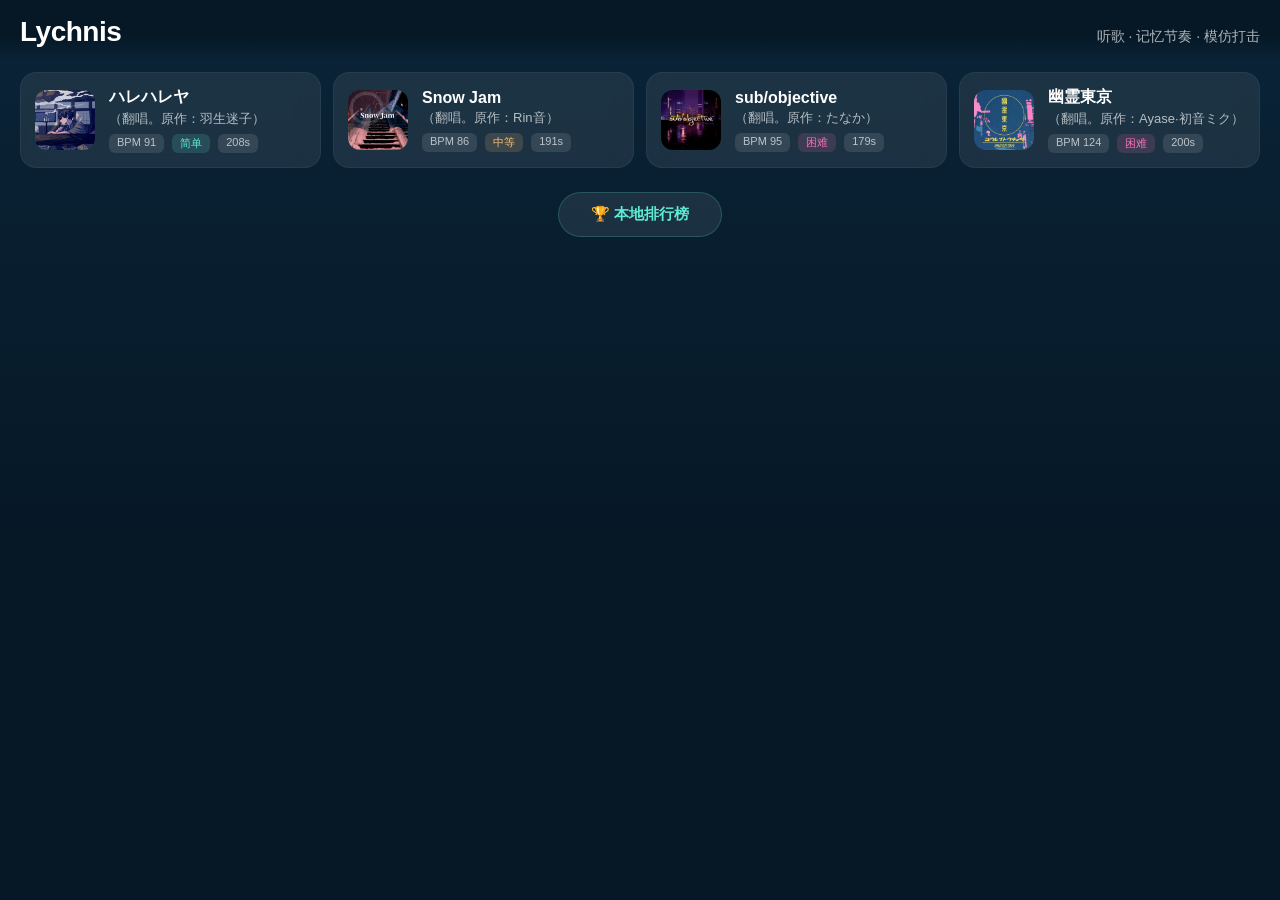
==== index.html @ 7a67995a "10" ====
<!DOCTYPE html>
<html lang="zh-CN">
<head>
  <meta charset="UTF-8">
  <meta name="viewport" content="width=device-width, initial-scale=1.0, maximum-scale=1.0, user-scalable=no, viewport-fit=cover">
  <meta name="theme-color" content="#061826">
  <meta name="apple-mobile-web-app-capable" content="yes">
  <meta name="apple-mobile-web-app-status-bar-style" content="black-translucent">
  <title>Lychnis · 节奏游戏</title>
  <link rel="preconnect" href="https://fonts.googleapis.cn">
  <link rel="preconnect" href="https://fonts.gstatic.cn" crossorigin>
  <link href="https://fonts.googleapis.cn/css2?family=Baloo+2:wght@400;500;600;700;800&family=Nunito:wght@400;600;700;800;900&family=ZCOOL+KuaiLe&family=Noto+Sans+SC:wght@400;500;700;900&display=swap" rel="stylesheet">
  <link rel="stylesheet" href="css/styles.css">
</head>
<body>
<div id="app">

  <!-- ============================================ -->
  <!-- 页面1: 曲库                                   -->
  <!-- ============================================ -->
  <section id="page-library" class="page active">
    <div class="library-header">
      <h1 class="library-title">Lychnis</h1>
      <p class="library-subtitle">听歌 · 记忆节奏 · 模仿打击</p>
    </div>
    <div class="song-list" id="song-list"></div>

    <!-- 排行榜入口 -->
    <div class="lb-entry">
      <button class="lb-entry-btn" id="lb-entry-btn">🏆 本地排行榜</button>
    </div>
  </section>

  <!-- ============================================ -->
  <!-- 页面2: 播放页                                 -->
  <!-- ============================================ -->
  <section id="page-player" class="page">
    <div class="player-topbar">
      <button class="icon-btn" id="player-back-btn">‹</button>
      <div class="player-nowplaying">
        <div class="player-nowplaying-label">正在播放</div>
        <div class="player-nowplaying-title" id="player-song-title">--</div>
      </div>
      <div style="width:40px"></div>
    </div>

    <div class="player-body">
      <div class="cover-wrap">
        <div class="cover-disc" id="cover-disc">
          <div class="cover-disc-inner" id="cover-disc-inner"></div>
          <div class="cover-disc-center"></div>
        </div>
      </div>

      <div class="progress-section">
        <div class="progress-bar" id="progress-bar">
          <div class="progress-filled" id="progress-filled"></div>
        </div>
        <div class="progress-times">
          <span id="time-current">0:00</span>
          <span id="time-total">0:00</span>
        </div>
      </div>

      <div class="player-controls">
        <button class="control-btn" id="btn-stop" title="停止">⏹</button>
        <button class="control-btn play-btn" id="btn-play" title="播放">▶</button>
        <button class="control-btn" id="btn-pause" title="暂停">⏸</button>
      </div>

      <button class="game-entry-btn" id="game-entry-btn">
        开始节奏挑战
      </button>
    </div>
  </section>

  <!-- ============================================ -->
  <!-- 页面3: 游戏页                                 -->
  <!-- ============================================ -->
  <section id="page-game" class="page">
    <div class="game-topbar">
      <button class="icon-btn" id="game-back-btn">‹</button>
      <button class="icon-btn" id="game-help-btn">?</button>
    </div>

    <div class="game-info-bar">
      <div class="info-item">
        <div class="info-label">得分</div>
        <div class="info-value info-score" id="game-score">0</div>
      </div>
      <div class="info-item">
        <div class="info-label">连击</div>
        <div class="info-value info-combo" id="game-combo">0</div>
      </div>
      <div class="info-item">
        <div class="info-label">精准</div>
        <div class="info-value info-acc" id="game-accuracy">100%</div>
      </div>
    </div>

    <div id="game-stage"></div>

    <!-- 游戏内歌曲进度条 -->
    <div class="game-progress" id="game-progress">
      <div class="game-progress-bar" id="game-progress-bar"></div>
    </div>

    <div class="game-tap-area" id="game-tap-area"></div>

    <!-- 中止按钮（红色小停止按钮） -->
    <button class="game-abort-btn" id="game-abort-btn" style="display:none;" aria-label="停止">
      <span class="game-abort-stop"></span>
    </button>

    <!-- 阶段切换遮罩 -->
    <div class="phase-overlay" id="phase-overlay">
      <div class="phase-overlay-icon"></div>
      <div class="phase-overlay-title" id="phase-overlay-title">准备好了吗？</div>
      <div class="phase-overlay-subtitle" id="phase-overlay-subtitle">先看一遍教程段的节奏，再在打击段照着打！</div>
      <button class="phase-overlay-btn" id="phase-overlay-btn">开始挑战</button>
    </div>

    <!-- 帮助弹窗 -->
    <div class="help-modal" id="help-modal">
      <div class="help-modal-bg" id="help-modal-bg"></div>
      <div class="help-modal-content">
        <div class="help-modal-handle"></div>
        <h3>玩法说明</h3>
        <div class="help-step">
          <div class="help-step-num">1</div>
          <div class="help-step-text">歌曲会一直播放不停，谱面分为三种段落交替出现～</div>
        </div>
        <div class="help-step">
          <div class="help-step-num">2</div>
          <div class="help-step-text"><b>教程段</b>：荧光扫描线从左到右扫过，经过音符点会自动点亮。仔细看，记住节奏！</div>
        </div>
        <div class="help-step">
          <div class="help-step-num">3</div>
          <div class="help-step-text"><b>打击段</b>：同样的节奏再来一遍，这次轮到你来点！跟着扫描线的位置打就行。</div>
        </div>
        <div class="help-step">
          <div class="help-step-num">4</div>
          <div class="help-step-text">打得越准分越高：Perfect &gt; Great &gt; Good &gt; Miss。连击不断有额外加分哦！</div>
        </div>
        <button class="help-modal-close" id="help-modal-close">知道了！</button>
      </div>
    </div>
  </section>

  <!-- ============================================ -->
  <!-- 页面4: 分享页                                 -->
  <!-- ============================================ -->
  <section id="page-share" class="page">
    <div class="share-content">
      <div class="share-grade" id="share-grade">S</div>

      <div class="share-result-card" id="share-result-card">
        <div class="share-score-main">
          <div class="share-score-label">FINAL SCORE</div>
          <div class="share-score-value" id="share-score-value">0</div>
          <div class="share-score-accuracy" id="share-score-accuracy">准确率 100%</div>
        </div>
        <div class="share-stats">
          <div class="share-stat perfect">
            <div class="share-stat-label">Perfect</div>
            <div class="share-stat-value" id="share-perfect">0</div>
          </div>
          <div class="share-stat great">
            <div class="share-stat-label">Great</div>
            <div class="share-stat-value" id="share-great">0</div>
          </div>
          <div class="share-stat good">
            <div class="share-stat-label">Good</div>
            <div class="share-stat-value" id="share-good">0</div>
          </div>
          <div class="share-stat miss">
            <div class="share-stat-label">Miss</div>
            <div class="share-stat-value" id="share-miss">0</div>
          </div>
        </div>
      </div>

      <!-- 排名信息 -->
      <div class="share-rank-info" id="share-rank-info" style="display:none;">
        <span class="share-rank-badge" id="share-rank-badge">#1</span>
        <span class="share-rank-text" id="share-rank-text">本曲最高分</span>
      </div>

      <div class="share-actions">
        <button class="share-btn share-btn-primary" id="btn-generate-image">
          🖼️ 生成分享图
        </button>
        <button class="share-btn share-btn-secondary" id="btn-retry">
          🔄 再玩一次
        </button>
        <button class="share-btn share-btn-secondary" id="btn-view-rank">
          🏆 查看排行榜
        </button>
        <button class="share-btn share-btn-secondary" id="btn-back-library">
          🏠 返回曲库
        </button>
      </div>
    </div>
  </section>

  <!-- 分享图预览 -->
  <div class="share-image-preview" id="share-image-preview">
    <img id="share-image-img" src="" alt="分享图">
    <div class="share-image-preview-actions">
      <button class="share-btn share-btn-secondary" id="btn-close-preview">关闭</button>
      <button class="share-btn share-btn-primary" id="btn-download-image">💾 长按保存</button>
    </div>
    <p style="margin-top:12px;font-size:12px;color:rgba(255,255,255,0.5)">长按图片可保存到相册</p>
  </div>

  <!-- 排行榜弹窗 -->
  <div class="lb-modal" id="lb-modal">
    <div class="lb-modal-bg" id="lb-modal-bg"></div>
    <div class="lb-modal-content">
      <div class="lb-modal-handle"></div>
      <div class="lb-modal-header">
        <h3>🏆 排行榜</h3>
        <button class="lb-modal-close" id="lb-modal-close">×</button>
      </div>
      <div class="lb-song-tabs" id="lb-song-tabs"></div>
      <div class="lb-list" id="lb-list">
        <div class="lb-empty">暂无记录，快去挑战吧！</div>
      </div>
      <div class="lb-footer">
        <button class="lb-clear-btn" id="lb-clear-btn">清空记录</button>
      </div>
    </div>
  </div>

  <!-- Toast -->
  <div class="toast" id="toast"></div>

  <!-- 竖屏旋转提示（仅竖屏时显示，提示用户横屏游玩） -->
  <div class="rotate-hint" id="rotate-hint">
    <div class="rotate-hint-icon">📱↻</div>
    <div class="rotate-hint-title">请把手机横过来</div>
    <div class="rotate-hint-sub">横屏才能愉快地玩节奏游戏哦～</div>
    <button class="rotate-hint-btn" id="rotate-hint-btn">继续进入 ›</button>
  </div>

</div>

<script src="js/songs.js"></script>
<script src="js/audio.js"></script>
<script src="js/game.js"></script>
<script src="js/leaderboard.js"></script>
<script src="js/app.js"></script>
</body>
</html>
---- css/styles.css ----
/* ============================================
   Lychnis 节奏游戏 - 全局样式
   ============================================ */

* {
  margin: 0;
  padding: 0;
  box-sizing: border-box;
  -webkit-tap-highlight-color: transparent;
}

:root {
  --bg-primary: #061826;
  --bg-secondary: #0a2438;
  --bg-tertiary: #0e3251;
  --bg-card: rgba(255, 255, 255, 0.08);
  --text-primary: #ffffff;
  --text-secondary: rgba(255, 255, 255, 0.68);
  --text-muted: rgba(255, 255, 255, 0.42);
  --accent: #5EEAD4;
  --accent-2: #38BDF8;
  --accent-warm: #FBBF77;
  --accent-pink: #F472B6;
  --accent-purple: #818CF8;
  --accent-dim: rgba(94, 234, 212, 0.25);
  --danger: #FB7185;
  --radius: 16px;
  --safe-top: env(safe-area-inset-top, 0px);
  --safe-bottom: env(safe-area-inset-bottom, 0px);
}

html, body {
  width: 100%;
  height: 100%;
  overflow: hidden;
  font-family: 'Nunito', 'Noto Sans SC', -apple-system, BlinkMacSystemFont,
               'PingFang SC', 'Hiragino Sans GB', 'Microsoft YaHei', sans-serif;
  background: var(--bg-primary);
  color: var(--text-primary);
  user-select: none;
  -webkit-user-select: none;
  touch-action: manipulation;
  overscroll-behavior: none;
}

body::before {
  content: '';
  position: fixed;
  inset: 0;
  background:
    radial-gradient(ellipse at 20% 0%, rgba(56, 189, 248, 0.18), transparent 50%),
    radial-gradient(ellipse at 80% 100%, rgba(94, 234, 212, 0.12), transparent 50%),
    radial-gradient(ellipse at 50% 50%, rgba(14, 50, 81, 0.5), transparent 60%);
  pointer-events: none;
  z-index: 0;
}

#app {
  position: fixed;
  inset: 0;
  overflow: hidden;
  z-index: 1;
}

/* ============================================
   页面通用
   ============================================ */
.page {
  position: absolute;
  inset: 0;
  display: flex;
  flex-direction: column;
  opacity: 0;
  pointer-events: none;
  transition: opacity 0.3s ease, transform 0.3s ease;
  transform: translateX(30px);
}

.page.active {
  opacity: 1;
  pointer-events: auto;
  transform: translateX(0);
}

/* ============================================
   页面1: 曲库
   ============================================ */
#page-library {
  overflow-y: auto;
  padding-top: var(--safe-top);
  -webkit-overflow-scrolling: touch;
  background: linear-gradient(180deg, var(--bg-secondary) 0%, var(--bg-primary) 60%);
}

.library-header {
  padding: 24px 20px 16px;
  position: sticky;
  top: 0;
  background: linear-gradient(180deg, var(--bg-primary) 60%, transparent);
  z-index: 10;
}

.library-title {
  font-size: 28px;
  font-weight: 800;
  letter-spacing: -0.5px;
  font-family: 'Baloo 2', 'ZCOOL KuaiLe', 'Noto Sans SC', sans-serif;
}

.library-subtitle {
  font-size: 14px;
  color: var(--text-secondary);
  margin-top: 4px;
}

.song-list {
  padding: 0 20px 40px;
  display: flex;
  flex-direction: column;
  gap: 12px;
}

.song-card {
  display: flex;
  align-items: center;
  gap: 14px;
  padding: 14px;
  background: var(--bg-card);
  border-radius: var(--radius);
  border: 1px solid rgba(255, 255, 255, 0.05);
  cursor: pointer;
  transition: transform 0.15s ease, background 0.15s ease;
  backdrop-filter: blur(10px);
  -webkit-backdrop-filter: blur(10px);
}

.song-card:active {
  transform: scale(0.97);
  background: rgba(255, 255, 255, 0.1);
}

.song-cover {
  width: 60px;
  height: 60px;
  border-radius: 12px;
  flex-shrink: 0;
  position: relative;
  overflow: hidden;
  display: flex;
  align-items: center;
  justify-content: center;
}

.song-cover img {
  width: 100%;
  height: 100%;
  object-fit: cover;
}

.song-cover-placeholder {
  width: 100%;
  height: 100%;
  display: flex;
  align-items: center;
  justify-content: center;
  font-size: 24px;
}

.song-info {
  flex: 1;
  min-width: 0;
}

.song-title {
  font-size: 16px;
  font-weight: 600;
  white-space: nowrap;
  overflow: hidden;
  text-overflow: ellipsis;
}

.song-artist {
  font-size: 13px;
  color: var(--text-secondary);
  margin-top: 2px;
}

.song-meta {
  display: flex;
  gap: 8px;
  margin-top: 6px;
}

.song-badge {
  font-size: 11px;
  padding: 2px 8px;
  border-radius: 6px;
  background: rgba(255, 255, 255, 0.1);
  color: var(--text-secondary);
}

.song-badge.diff-easy   { color: var(--accent); background: rgba(94,234,212,0.15); }
.song-badge.diff-medium { color: var(--accent-warm); background: rgba(251,191,119,0.15); }
.song-badge.diff-hard   { color: var(--accent-pink); background: rgba(244,114,182,0.15); }
.song-badge.diff-expert { color: var(--accent-purple); background: rgba(129,140,248,0.15); }

/* ============================================
   页面2: 播放页
   ============================================ */
#page-player {
  padding: var(--safe-top) 0 var(--safe-bottom);
  background: linear-gradient(180deg,
    var(--cover-light, var(--bg-tertiary)) 0%,
    var(--cover-mid, var(--bg-secondary)) 40%,
    var(--cover-dark, var(--bg-primary)) 100%);
  transition: background 0.6s ease;
}

.player-topbar {
  display: flex;
  align-items: center;
  padding: 12px 20px;
  gap: 12px;
}

.icon-btn {
  width: 40px;
  height: 40px;
  border-radius: 50%;
  border: none;
  background: rgba(255, 255, 255, 0.08);
  color: var(--text-primary);
  font-size: 18px;
  display: flex;
  align-items: center;
  justify-content: center;
  cursor: pointer;
  transition: background 0.15s ease;
  flex-shrink: 0;
}

.icon-btn:active {
  background: rgba(255, 255, 255, 0.18);
}

.player-nowplaying {
  flex: 1;
  text-align: center;
  min-width: 0;
}

.player-nowplaying-label {
  font-size: 11px;
  color: var(--text-muted);
  text-transform: uppercase;
  letter-spacing: 1px;
}

.player-nowplaying-title {
  font-size: 15px;
  font-weight: 600;
  white-space: nowrap;
  overflow: hidden;
  text-overflow: ellipsis;
}

.player-body {
  flex: 1;
  display: flex;
  flex-direction: column;
  align-items: center;
  justify-content: center;
  padding: 0 30px;
  gap: 40px;
}

/* 旋转封面 */
.cover-wrap {
  width: 240px;
  height: 240px;
  position: relative;
}

.cover-disc {
  width: 100%;
  height: 100%;
  border-radius: 50%;
  overflow: hidden;
  box-shadow: 0 20px 60px rgba(0, 0, 0, 0.5), 0 0 60px var(--cover-color, transparent);
  position: relative;
}

.cover-disc.spinning {
  animation: spin 20s linear infinite;
}

@keyframes spin {
  from { transform: rotate(0deg); }
  to   { transform: rotate(360deg); }
}

.cover-disc-inner {
  width: 100%;
  height: 100%;
  display: flex;
  align-items: center;
  justify-content: center;
}

.cover-disc-inner img {
  width: 80%;
  height: 80%;
  object-fit: cover;
  border-radius: 50%;
}

.cover-disc-center {
  position: absolute;
  width: 30px;
  height: 30px;
  border-radius: 50%;
  background: var(--bg-secondary);
  border: 2px solid rgba(255,255,255,0.2);
  z-index: 2;
}

/* 播放进度 */
.progress-section {
  width: 100%;
  display: flex;
  flex-direction: column;
  gap: 8px;
}

.progress-bar {
  width: 100%;
  height: 4px;
  background: rgba(255, 255, 255, 0.1);
  border-radius: 2px;
  overflow: hidden;
  cursor: pointer;
}

.progress-filled {
  height: 100%;
  background: linear-gradient(90deg, var(--accent), var(--accent-2));
  width: 0%;
  border-radius: 2px;
  transition: width 0.1s linear;
}

.progress-times {
  display: flex;
  justify-content: space-between;
  font-size: 12px;
  color: var(--text-muted);
}

/* 播放控制按钮 */
.player-controls {
  display: flex;
  align-items: center;
  gap: 24px;
}

.control-btn {
  width: 52px;
  height: 52px;
  border-radius: 50%;
  border: none;
  background: rgba(255, 255, 255, 0.1);
  color: var(--text-primary);
  font-size: 20px;
  display: flex;
  align-items: center;
  justify-content: center;
  cursor: pointer;
  transition: all 0.15s ease;
}

.control-btn:active {
  transform: scale(0.92);
  background: rgba(255, 255, 255, 0.2);
}

.control-btn.play-btn {
  width: 64px;
  height: 64px;
  background: linear-gradient(135deg, var(--accent), var(--accent-2));
  color: var(--bg-primary);
  font-size: 24px;
}

.control-btn.play-btn:active {
    background: #4dd9c5;
  }

/* 游戏入口按钮 */
.game-entry-btn {
  display: flex;
  align-items: center;
  gap: 8px;
  padding: 14px 32px;
  background: linear-gradient(135deg, var(--accent), var(--accent-2));
  color: var(--bg-primary);
  border: none;
  border-radius: 30px;
  font-size: 16px;
  font-weight: 700;
  cursor: pointer;
  box-shadow: 0 8px 24px rgba(94, 234, 212, 0.3);
  transition: all 0.15s ease;
}

.game-entry-btn:active {
  transform: scale(0.95);
  box-shadow: 0 4px 12px rgba(94, 234, 212, 0.3);
}

/* ============================================
   页面3: 游戏页
   ============================================ */
#page-game {
  background: linear-gradient(180deg,
    var(--cover-light, var(--bg-tertiary)) 0%,
    var(--cover-mid, var(--bg-secondary)) 40%,
    var(--cover-dark, var(--bg-primary)) 100%);
}

.game-topbar {
  position: absolute;
  top: 0;
  left: 0;
  right: 0;
  display: flex;
  justify-content: space-between;
  align-items: center;
  padding: var(--safe-top) 16px 0;
  padding-top: calc(var(--safe-top) + 12px);
  z-index: 20;
}

.game-abort-btn {
  position: absolute;
  bottom: calc(var(--safe-bottom) + 16px);
  left: 50%;
  transform: translateX(-50%);
  width: 44px;
  height: 44px;
  display: flex;
  align-items: center;
  justify-content: center;
  background: rgba(251, 113, 133, 0.9);
  border: none;
  border-radius: 50%;
  cursor: pointer;
  z-index: 60;
  transition: transform 0.12s ease, background 0.12s ease, box-shadow 0.12s ease;
  box-shadow: 0 0 14px rgba(251, 113, 133, 0.5);
  backdrop-filter: blur(8px);
  -webkit-backdrop-filter: blur(8px);
  pointer-events: auto;
}

/* 中间白色方块 = 停止符号 */
.game-abort-stop {
  width: 14px;
  height: 14px;
  background: #fff;
  border-radius: 2px;
  box-shadow: 0 0 6px rgba(255, 255, 255, 0.6);
}

.game-abort-btn:active {
  transform: translateX(-50%) scale(0.92);
  background: rgba(251, 113, 133, 1);
  box-shadow: 0 0 20px rgba(251, 113, 133, 0.8);
}

.game-info-bar {
  position: absolute;
  top: calc(var(--safe-top) + 60px);
  left: 0;
  right: 0;
  display: flex;
  justify-content: space-around;
  z-index: 15;
  pointer-events: none;
}

.info-item {
  text-align: center;
}

.info-label {
  font-size: 10px;
  color: var(--text-muted);
  letter-spacing: 2px;
  text-transform: none;
}

.info-value {
  font-size: 26px;
  font-weight: 800;
  font-variant-numeric: tabular-nums;
  letter-spacing: -0.5px;
  text-shadow: 0 0 20px currentColor;
  font-family: 'Baloo 2', 'ZCOOL KuaiLe', 'Noto Sans SC', sans-serif;
}

.info-value.info-score { color: var(--accent); }
.info-value.info-combo { color: var(--accent-warm); }
.info-value.info-acc   { color: var(--accent-purple); }

/* 游戏舞台容器 */
#game-canvas {
  display: none; /* 保留占位但不再使用 */
}

#game-stage {
  position: absolute;
  top: calc(var(--safe-top) + 120px);
  bottom: 0;
  left: 0;
  right: 0;
  z-index: 5;
}

/* 段落标签 */
.game-seg-label {
  position: absolute;
  top: 7%;
  left: 50%;
  transform: translateX(-50%);
  display: inline-flex;
  align-items: center;
  gap: 6px;
  padding: 6px 18px;
  font-size: 14px;
  font-weight: 700;
  white-space: nowrap;
  border-radius: 20px;
  backdrop-filter: blur(8px);
  -webkit-backdrop-filter: blur(8px);
  transition: opacity 0.3s ease;
}
.game-seg-label.label-tutorial {
  color: var(--accent);
  background: rgba(94, 234, 212, 0.12);
  border: 1px solid rgba(94, 234, 212, 0.25);
  box-shadow: 0 0 16px rgba(94, 234, 212, 0.15);
}
.game-seg-label.label-play {
  color: var(--accent-warm);
  background: rgba(251, 191, 119, 0.12);
  border: 1px solid rgba(251, 191, 119, 0.25);
  box-shadow: 0 0 16px rgba(251, 191, 119, 0.15);
}
.game-seg-label.label-idle {
  color: var(--text-muted);
  background: rgba(255, 255, 255, 0.05);
  border: 1px solid rgba(255, 255, 255, 0.08);
}

/* 长条轨道（单轨道）— 更扁长 */
.game-track {
  position: absolute;
  left: 24px;
  right: 24px;
  top: 50%;
  height: 44px;
  margin-top: -22px;
  background: rgba(255,255,255,0.05);
  border: 1px solid rgba(255,255,255,0.10);
  border-radius: 22px;
  overflow: hidden;
}

/* 点位容器 */
.track-notes {
  position: absolute;
  inset: 0;
}

/* 教程段大白点 — 较大、亮白、持久保留 */
.dot.tutorial-dot {
  position: absolute;
  top: 50%;
  width: 16px;
  height: 16px;
  margin-top: -8px;
  margin-left: -8px;
  background: #ffffff;
  border: 2px solid rgba(94,234,212,0.6);
  border-radius: 50%;
  box-shadow: 0 0 8px rgba(255,255,255,0.8), 0 0 16px rgba(94,234,212,0.4);
  animation: dotGlow 0.4s ease-out;
}

@keyframes dotGlow {
  0% { transform: scale(0); box-shadow: 0 0 0 rgba(255,255,255,1); }
  50% { transform: scale(1.4); box-shadow: 0 0 24px rgba(255,255,255,1), 0 0 40px rgba(94,234,212,0.8); }
  100% { transform: scale(1); box-shadow: 0 0 8px rgba(255,255,255,0.8), 0 0 16px rgba(94,234,212,0.4); }
}

/* 玩家打击小亮点 — 较小、覆盖在白点上 */
.dot.player-dot {
  position: absolute;
  top: 50%;
  width: 8px;
  height: 8px;
  margin-top: -4px;
  margin-left: -4px;
  background: var(--accent);
  border: 1px solid #fff;
  border-radius: 50%;
  box-shadow: 0 0 6px var(--accent);
  z-index: 2;
  animation: dotPop 0.2s ease-out;
}

@keyframes dotPop {
  0% { transform: scale(0); }
  50% { transform: scale(2); }
  100% { transform: scale(1); }
}

/* 打击涟漪特效 */
.tap-ripple {
  position: absolute;
  top: 50%;
  width: 8px;
  height: 8px;
  margin-top: -4px;
  margin-left: -4px;
  border-radius: 50%;
  pointer-events: none;
  z-index: 3;
  animation: rippleExpand 0.6s ease-out forwards;
}

@keyframes rippleExpand {
  0% {
    transform: scale(0.5);
    opacity: 0.9;
  }
  100% {
    transform: scale(8);
    opacity: 0;
  }
}

/* 教程段涟漪 */
.ripple-tutorial {
  border: 2px solid var(--accent);
  box-shadow: 0 0 12px var(--accent);
}

/* 打击成功涟漪 */
.ripple-hit, .ripple-perfect, .ripple-great, .ripple-good {
  border: 2px solid #fff;
}
.ripple-perfect {
  border-color: #A78BFA;
  box-shadow: 0 0 16px #A78BFA, 0 0 32px #A78BFA;
}
.ripple-great {
  border-color: var(--accent-2);
  box-shadow: 0 0 14px var(--accent-2);
}
.ripple-good {
  border-color: #94A3B8;
  box-shadow: 0 0 12px #94A3B8;
}
.ripple-miss {
  border-color: var(--danger);
  box-shadow: 0 0 10px var(--danger);
}

/* 扫描线 */
.track-scanline {
  position: absolute;
  top: -16px;
  bottom: -16px;
  width: 2px;
  margin-left: -1px;
  left: 0%;
      background: var(--accent);
    border-radius: 2px;
    box-shadow: 0 0 6px var(--accent), 0 0 12px rgba(94,234,212,0.6);
    pointer-events: none;
}

/* 扫描线顶部底部圆点 */
.track-scanline::before,
.track-scanline::after {
  content: '';
  position: absolute;
  left: 50%;
  width: 6px;
  height: 6px;
  margin-left: -3px;
      background: var(--accent);
    border-radius: 50%;
    box-shadow: 0 0 5px var(--accent);
}
.track-scanline::before { top: -3px; }
.track-scanline::after { bottom: -3px; }

/* 判定文字层 */
.game-judge-layer {
  position: absolute;
  top: 50%;
  left: 24px;
  right: 24px;
  height: 0;
  pointer-events: none;
}

.judge-text {
  position: absolute;
  top: -36px;
  font-size: 18px;
  font-weight: 900;
  letter-spacing: 0.5px;
  transform: translateX(-50%);
  text-shadow: 0 0 12px currentColor, 0 0 24px currentColor, 0 2px 4px rgba(0,0,0,0.5);
  animation: judgeFloat 0.8s cubic-bezier(0.18, 0.89, 0.32, 1.28) forwards;
  font-family: 'Baloo 2', 'ZCOOL KuaiLe', 'Noto Sans SC', sans-serif;
}

@keyframes judgeFloat {
  0% { opacity: 1; transform: translateX(-50%) translateY(0); }
  100% { opacity: 0; transform: translateX(-50%) translateY(-24px); }
}

.game-tap-area {
  position: absolute;
  inset: 0;
  z-index: 10;
  touch-action: none;
}

/* 游戏内歌曲进度条 */
.game-progress {
  position: absolute;
  bottom: calc(var(--safe-bottom) + 24px);
  left: 24px;
  right: 24px;
  height: 4px;
  background: rgba(255, 255, 255, 0.08);
  border-radius: 4px;
  overflow: hidden;
  z-index: 12;
}

.game-progress-bar {
  height: 100%;
  width: 0%;
  background: linear-gradient(90deg, var(--accent), var(--accent-2));
  border-radius: 4px;
  box-shadow: 0 0 8px rgba(94, 234, 212, 0.5);
  transition: width 0.1s linear;
}

/* 弹出提示（到你！/ 好！） */
.game-praise {
  position: absolute;
  top: 38%;
  left: 50%;
  transform: translate(-50%, -50%) scale(0);
  font-size: 48px;
  font-weight: 900;
  color: var(--accent);
  text-shadow: 0 0 30px rgba(94, 234, 212, 0.7);
  opacity: 0;
  z-index: 25;
  pointer-events: none;
  transition: none;
  font-family: 'Baloo 2', 'ZCOOL KuaiLe', 'Noto Sans SC', sans-serif;
}

.game-praise.show {
  animation: praisePop 1.2s ease-out forwards;
}

@keyframes praisePop {
  0%   { opacity: 0; transform: translate(-50%, -50%) scale(0); }
  25%  { opacity: 1; transform: translate(-50%, -50%) scale(1.3); }
  50%  { opacity: 1; transform: translate(-50%, -50%) scale(1); }
  100% { opacity: 0; transform: translate(-50%, -50%) scale(1) translateY(-30px); }
}

/* idle 段中央 message */
.game-idle-message {
  position: absolute;
  top: 50%;
  left: 50%;
  transform: translate(-50%, -50%);
  font-size: 28px;
  font-weight: 800;
  color: var(--text-muted);
  text-shadow: 0 0 20px rgba(255,255,255,0.1);
  z-index: 20;
  pointer-events: none;
  text-align: center;
  font-family: 'Baloo 2', 'ZCOOL KuaiLe', 'Noto Sans SC', sans-serif;
  animation: idleFadeIn 0.4s ease-out;
}

@keyframes idleFadeIn {
  0%   { opacity: 0; transform: translate(-50%, -50%) scale(0.8); }
  100% { opacity: 1; transform: translate(-50%, -50%) scale(1); }
}

/* 阶段切换遮罩 */
.phase-overlay {
  position: absolute;
  inset: 0;
  display: flex;
  flex-direction: column;
  align-items: center;
  justify-content: center;
  background: rgba(0, 0, 0, 0.8);
  backdrop-filter: blur(12px);
  -webkit-backdrop-filter: blur(12px);
  z-index: 30;
  opacity: 0;
  pointer-events: none;
  transition: opacity 0.4s ease;
}

.phase-overlay.show {
  opacity: 1;
  pointer-events: auto;
}

.phase-overlay-icon {
  font-size: 48px;
  margin-bottom: 12px;
  animation: bounceIn 0.6s ease;
}

.phase-overlay-title {
  font-size: 26px;
  font-weight: 800;
  margin-bottom: 8px;
  font-family: 'Baloo 2', 'ZCOOL KuaiLe', 'Noto Sans SC', sans-serif;
}

.phase-overlay-subtitle {
  font-size: 14px;
  color: var(--text-secondary);
  margin-bottom: 36px;
  text-align: center;
  padding: 0 40px;
  line-height: 1.6;
}

.phase-overlay-btn {
  padding: 16px 48px;
  background: linear-gradient(135deg, var(--accent), #00d4aa);
  color: var(--bg-primary);
  border: none;
  border-radius: 30px;
  font-size: 17px;
  font-weight: 800;
  letter-spacing: 1px;
  cursor: pointer;
  box-shadow: 0 8px 32px rgba(94, 234, 212, 0.35);
  transition: all 0.2s ease;
}

.phase-overlay-btn:active {
  transform: scale(0.95);
  box-shadow: 0 4px 16px rgba(94, 234, 212, 0.3);
}

@keyframes bounceIn {
  0% { transform: scale(0); opacity: 0; }
  60% { transform: scale(1.2); opacity: 1; }
  100% { transform: scale(1); }
}

/* 帮助弹窗 */
.help-modal {
  position: absolute;
  inset: 0;
  display: flex;
  align-items: flex-end;
  z-index: 40;
  opacity: 0;
  pointer-events: none;
  transition: opacity 0.3s ease;
}

.help-modal.show {
  opacity: 1;
  pointer-events: auto;
}

.help-modal-bg {
  position: absolute;
  inset: 0;
  background: rgba(0, 0, 0, 0.6);
}

.help-modal-content {
  position: relative;
  background: linear-gradient(180deg, var(--bg-tertiary), var(--bg-secondary));
  border-radius: 24px 24px 0 0;
  padding: 28px 24px calc(var(--safe-bottom) + 28px);
  width: 100%;
  transform: translateY(100%);
  transition: transform 0.3s ease;
}

.help-modal.show .help-modal-content {
  transform: translateY(0);
}

.help-modal-handle {
  width: 40px;
  height: 4px;
  background: rgba(255,255,255,0.2);
  border-radius: 2px;
  margin: 0 auto 20px;
}

.help-modal h3 {
  font-size: 22px;
  font-weight: 800;
  margin-bottom: 20px;
  text-align: center;
}

.help-step {
  display: flex;
  gap: 14px;
  margin-bottom: 18px;
  align-items: flex-start;
}

.help-step-num {
  width: 32px;
  height: 32px;
  border-radius: 50%;
  background: linear-gradient(135deg, var(--accent-dim), rgba(94,234,212,0.1));
  color: var(--accent);
  font-size: 15px;
  font-weight: 800;
  display: flex;
  align-items: center;
  justify-content: center;
  flex-shrink: 0;
  border: 1px solid rgba(94,234,212,0.2);
}

.help-step-text {
  font-size: 14px;
  color: var(--text-secondary);
  line-height: 1.6;
  padding-top: 5px;
}

.help-step-text b {
  color: var(--text-primary);
}

.help-modal-close {
  width: 100%;
  margin-top: 16px;
  padding: 16px;
  background: linear-gradient(135deg, var(--accent), var(--accent-2));
  color: var(--bg-primary);
  border: none;
  border-radius: 14px;
  font-size: 16px;
  font-weight: 800;
  cursor: pointer;
  transition: all 0.15s ease;
}

.help-modal-close:active {
  transform: scale(0.97);
}

/* ============================================
   页面4: 分享页
   ============================================ */
#page-share {
  overflow-y: auto;
  -webkit-overflow-scrolling: touch;
  background: linear-gradient(180deg, var(--bg-tertiary) 0%, var(--bg-secondary) 40%, var(--bg-primary) 100%);
}

.share-content {
  flex: 1;
  display: flex;
  flex-direction: column;
  align-items: center;
  padding: calc(var(--safe-top) + 40px) 24px 40px;
  gap: 24px;
}

.share-grade {
  font-size: 64px;
  font-weight: 900;
  background: linear-gradient(135deg, var(--accent), var(--accent-2));
  -webkit-background-clip: text;
  background-clip: text;
  -webkit-text-fill-color: transparent;
  letter-spacing: -2px;
  font-family: 'Baloo 2', 'ZCOOL KuaiLe', 'Noto Sans SC', sans-serif;
}

.share-result-card {
  width: 100%;
  max-width: 340px;
  background: var(--bg-card);
  border: 1px solid rgba(255, 255, 255, 0.08);
  border-radius: 20px;
  padding: 24px;
  backdrop-filter: blur(10px);
  -webkit-backdrop-filter: blur(10px);
}

.share-score-main {
  text-align: center;
  margin-bottom: 20px;
}

.share-score-label {
  font-size: 13px;
  color: var(--text-muted);
  text-transform: uppercase;
  letter-spacing: 1px;
}

.share-score-value {
  font-size: 42px;
  font-weight: 800;
  color: var(--accent);
  font-variant-numeric: tabular-nums;
  font-family: 'Baloo 2', 'ZCOOL KuaiLe', 'Noto Sans SC', sans-serif;
}

.share-score-accuracy {
  font-size: 14px;
  color: var(--text-secondary);
  margin-top: 4px;
}

.share-stats {
  display: grid;
  grid-template-columns: 1fr 1fr;
  gap: 12px;
  margin-top: 16px;
}

.share-stat {
  background: rgba(255, 255, 255, 0.04);
  border-radius: 12px;
  padding: 12px;
  text-align: center;
}

.share-stat-label {
  font-size: 11px;
  color: var(--text-muted);
  text-transform: uppercase;
}

.share-stat-value {
  font-size: 20px;
  font-weight: 700;
  margin-top: 2px;
  font-variant-numeric: tabular-nums;
}

.share-stat.perfect .share-stat-value { color: #A78BFA; }
.share-stat.great   .share-stat-value { color: var(--accent-2); }
.share-stat.good    .share-stat-value { color: #94A3B8; }
.share-stat.miss    .share-stat-value { color: var(--danger); }

.share-actions {
  display: flex;
  flex-direction: column;
  gap: 12px;
  width: 100%;
  max-width: 340px;
}

.share-btn {
  display: flex;
  align-items: center;
  justify-content: center;
  gap: 8px;
  padding: 16px;
  border: none;
  border-radius: 14px;
  font-size: 16px;
  font-weight: 700;
  cursor: pointer;
  transition: all 0.15s ease;
}

.share-btn:active {
  transform: scale(0.97);
}

.share-btn-primary {
  background: linear-gradient(135deg, var(--accent), var(--accent-2));
  color: var(--bg-primary);
}

.share-btn-secondary {
  background: rgba(255, 255, 255, 0.1);
  color: var(--text-primary);
}

/* 分享图预览 */
.share-image-preview {
  position: fixed;
  inset: 0;
  background: rgba(0, 0, 0, 0.9);
  z-index: 100;
  display: flex;
  flex-direction: column;
  align-items: center;
  justify-content: center;
  padding: 40px 20px;
  opacity: 0;
  pointer-events: none;
  transition: opacity 0.3s ease;
}

.share-image-preview.show {
  opacity: 1;
  pointer-events: auto;
}

.share-image-preview img {
  max-width: 100%;
  max-height: 70vh;
  border-radius: 16px;
  box-shadow: 0 20px 60px rgba(0,0,0,0.5);
}

.share-image-preview-actions {
  margin-top: 20px;
  display: flex;
  gap: 12px;
}

/* ============================================
   排行榜入口
   ============================================ */
.lb-entry {
  padding: 0 20px 40px;
  text-align: center;
}

.lb-entry-btn {
  padding: 12px 32px;
  background: rgba(255, 255, 255, 0.08);
  color: var(--accent);
  border: 1px solid rgba(94, 234, 212, 0.2);
  border-radius: 24px;
  font-size: 15px;
  font-weight: 700;
  cursor: pointer;
  transition: all 0.15s ease;
}

.lb-entry-btn:active {
  transform: scale(0.96);
  background: rgba(94, 234, 212, 0.12);
}

/* ============================================
   分享页排名信息
   ============================================ */
.share-rank-info {
  display: flex;
  align-items: center;
  gap: 10px;
  padding: 10px 24px;
  background: rgba(94, 234, 212, 0.08);
  border: 1px solid rgba(94, 234, 212, 0.15);
  border-radius: 16px;
}

.share-rank-badge {
  font-size: 24px;
  font-weight: 900;
  color: var(--accent);
  font-family: 'Baloo 2', 'ZCOOL KuaiLe', 'Noto Sans SC', sans-serif;
}

.share-rank-text {
  font-size: 14px;
  color: var(--text-secondary);
}

/* ============================================
   排行榜弹窗
   ============================================ */
.lb-modal {
  position: fixed;
  inset: 0;
  display: flex;
  align-items: flex-end;
  z-index: 100;
  opacity: 0;
  pointer-events: none;
  transition: opacity 0.3s ease;
}

.lb-modal.show {
  opacity: 1;
  pointer-events: auto;
}

.lb-modal-bg {
  position: absolute;
  inset: 0;
  background: rgba(0, 0, 0, 0.6);
}

.lb-modal-content {
  position: relative;
  background: linear-gradient(180deg, var(--bg-tertiary), var(--bg-secondary));
  border-radius: 24px 24px 0 0;
  padding: 16px 20px calc(var(--safe-bottom) + 20px);
  width: 100%;
  max-height: 80vh;
  display: flex;
  flex-direction: column;
  transform: translateY(100%);
  transition: transform 0.3s ease;
}

.lb-modal.show .lb-modal-content {
  transform: translateY(0);
}

.lb-modal-handle {
  width: 40px;
  height: 4px;
  background: rgba(255, 255, 255, 0.2);
  border-radius: 2px;
  margin: 0 auto 12px;
}

.lb-modal-header {
  display: flex;
  align-items: center;
  justify-content: space-between;
  margin-bottom: 12px;
}

.lb-modal-header h3 {
  font-size: 20px;
  font-weight: 800;
}

.lb-modal-close {
  width: 32px;
  height: 32px;
  border-radius: 50%;
  border: none;
  background: rgba(255, 255, 255, 0.1);
  color: var(--text-secondary);
  font-size: 20px;
  cursor: pointer;
  display: flex;
  align-items: center;
  justify-content: center;
  transition: background 0.15s ease;
}

.lb-modal-close:active {
  background: rgba(255, 255, 255, 0.2);
}

/* 歌曲切换标签 */
.lb-song-tabs {
  display: flex;
  gap: 8px;
  overflow-x: auto;
  padding-bottom: 12px;
  -webkit-overflow-scrolling: touch;
  scrollbar-width: none;
}

.lb-song-tabs::-webkit-scrollbar {
  display: none;
}

.lb-song-tab {
  padding: 6px 16px;
  background: rgba(255, 255, 255, 0.06);
  border-radius: 16px;
  font-size: 13px;
  color: var(--text-secondary);
  white-space: nowrap;
  cursor: pointer;
  transition: all 0.15s ease;
  border: 1px solid transparent;
}

.lb-song-tab.active {
  background: rgba(94, 234, 212, 0.15);
  color: var(--accent);
  border-color: rgba(94, 234, 212, 0.3);
}

/* 排行榜列表 */
.lb-list {
  flex: 1;
  overflow-y: auto;
  -webkit-overflow-scrolling: touch;
  padding-bottom: 8px;
}

.lb-empty {
  text-align: center;
  padding: 40px 20px;
  color: var(--text-muted);
  font-size: 14px;
}

.lb-item {
  display: flex;
  align-items: center;
  gap: 12px;
  padding: 10px 12px;
  border-radius: 12px;
  margin-bottom: 4px;
  transition: background 0.15s ease;
}

.lb-item:nth-child(odd) {
  background: rgba(255, 255, 255, 0.03);
}

.lb-item:hover {
  background: rgba(255, 255, 255, 0.06);
}

.lb-item-rank {
  width: 28px;
  text-align: center;
  font-size: 16px;
  font-weight: 800;
  color: var(--text-muted);
  font-family: 'Baloo 2', sans-serif;
  flex-shrink: 0;
}

.lb-item-rank.gold   { color: #FBBF24; }
.lb-item-rank.silver { color: #CBD5E1; }
.lb-item-rank.bronze { color: #CD7F32; }

.lb-item-grade {
  width: 36px;
  text-align: center;
  font-size: 14px;
  font-weight: 800;
  color: var(--accent);
  flex-shrink: 0;
}

.lb-item-info {
  flex: 1;
  min-width: 0;
}

.lb-item-score {
  font-size: 16px;
  font-weight: 700;
  color: var(--text-primary);
  font-variant-numeric: tabular-nums;
}

.lb-item-detail {
  font-size: 11px;
  color: var(--text-muted);
  margin-top: 2px;
}

.lb-item-date {
  font-size: 11px;
  color: var(--text-muted);
  flex-shrink: 0;
}

.lb-footer {
  padding-top: 12px;
  text-align: center;
}

.lb-clear-btn {
  padding: 8px 20px;
  background: rgba(251, 113, 133, 0.1);
  color: var(--danger);
  border: 1px solid rgba(251, 113, 133, 0.2);
  border-radius: 12px;
  font-size: 13px;
  cursor: pointer;
  transition: all 0.15s ease;
}

.lb-clear-btn:active {
  transform: scale(0.96);
}

/* ============================================
   Toast 提示
   ============================================ */
.toast {
  position: fixed;
  bottom: calc(var(--safe-bottom) + 80px);
  left: 50%;
  transform: translateX(-50%) translateY(20px);
  background: rgba(0, 0, 0, 0.85);
  color: #fff;
  padding: 10px 20px;
  border-radius: 12px;
  font-size: 14px;
  z-index: 200;
  opacity: 0;
  pointer-events: none;
  transition: all 0.3s ease;
  white-space: nowrap;
}

.toast.show {
  opacity: 1;
  transform: translateX(-50%) translateY(0);
}

/* ============================================
   响应式适配
   ============================================ */
@media (max-width: 360px) {
  .cover-wrap { width: 200px; height: 200px; }
  .library-title { font-size: 24px; }
}

/* 竖屏时：手机上保持居中窄条（桌面预览也好看） */
@media (min-width: 500px) and (orientation: portrait) {
  #app {
    max-width: 480px;
    margin: 0 auto;
    border-left: 1px solid rgba(255,255,255,0.05);
    border-right: 1px solid rgba(255,255,255,0.05);
  }
}

/* 竖屏旋转提示
   --------------------------------------------
   显隐由 JS 控制 .is-visible（更可靠，避免部分机型
   CSS orientation 媒体查询不同步导致横屏仍挡住）
   默认隐藏；JS 判定「竖屏 + 窄屏」时加上 .is-visible */
.rotate-hint {
  display: none;
}

.rotate-hint.is-visible {
  position: fixed;
  inset: 0;
  z-index: 999;
  display: flex;
  flex-direction: column;
  align-items: center;
  justify-content: center;
  gap: 16px;
  text-align: center;
  background:
    radial-gradient(ellipse at 50% 30%, rgba(56,189,248,0.18), transparent 60%),
    linear-gradient(180deg, var(--bg-secondary) 0%, var(--bg-primary) 70%);
  pointer-events: auto;
}
.rotate-hint.is-visible .rotate-hint-icon {
  font-size: 64px;
  animation: rotateShake 2s ease-in-out infinite;
}
.rotate-hint.is-visible .rotate-hint-title {
  font-size: 22px;
  font-weight: 800;
  font-family: 'Baloo 2','ZCOOL KuaiLe','Noto Sans SC', sans-serif;
  color: var(--accent);
}
.rotate-hint.is-visible .rotate-hint-sub {
  font-size: 14px;
  color: var(--text-secondary);
  padding: 0 40px;
  line-height: 1.6;
}
.rotate-hint.is-visible .rotate-hint-btn {
  margin-top: 8px;
  padding: 14px 40px;
  background: linear-gradient(135deg, var(--accent), var(--accent-2));
  color: var(--bg-primary);
  border: none;
  border-radius: 30px;
  font-size: 16px;
  font-weight: 800;
  letter-spacing: 1px;
  cursor: pointer;
  box-shadow: 0 8px 32px rgba(94, 234, 212, 0.35);
  transition: all 0.2s ease;
}
.rotate-hint.is-visible .rotate-hint-btn:active {
  transform: scale(0.95);
  box-shadow: 0 4px 16px rgba(94, 234, 212, 0.3);
}

@keyframes rotateShake {
  0%, 40%   { transform: rotate(0deg); }
  50%, 90%  { transform: rotate(90deg); }
  100%      { transform: rotate(0deg); }
}

/* ============================================
   横屏布局（landscape）
   ============================================ */
@media (orientation: landscape) {
  /* 让 #app 在横屏下铺满整个宽屏，去掉竖屏的居中窄条限制 */
  #app {
    max-width: none;
    margin: 0;
    border-left: none;
    border-right: none;
  }

  /* ------------------- 游戏页（核心调整） ------------------- */
  #page-game {
    /* 横向铺满，纵向高度较小，整体居中 */
    align-items: center;
    justify-content: center;
  }

  .game-topbar {
    padding: var(--safe-top) 16px 0;
    padding-top: max(var(--safe-top), 8px);
  }

  /* 信息栏：横屏高度紧张，放到顶部一条，间距更紧凑 */
  .game-info-bar {
    top: max(var(--safe-top), 6px);
    padding: 6px 16px 0;
    gap: clamp(16px, 6vw, 80px);
  }
  .info-value {
    font-size: 22px;
  }
  .info-label {
    font-size: 9px;
  }

  /* 游戏舞台：横屏时占满中部可用区域 */
  #game-stage {
    top: calc(max(var(--safe-top), 6px) + 44px);
    bottom: calc(var(--safe-bottom) + 24px);
    left: 0;
    right: 0;
  }

  /* 横屏轨道：更扁、更长，置于舞台中部 */
  .game-track {
    left: 6vw;
    right: 6vw;
    top: 50%;
    height: clamp(36px, 7vh, 56px);
    margin-top: calc(clamp(36px, 7vh, 56px) / -2);
    border-radius: 999px;
  }

  /* 段落标签：横屏放到靠上，避免遮挡轨道 */
  .game-seg-label {
    top: 4%;
    font-size: 13px;
    padding: 5px 14px;
  }

  /* 音符点：横屏下轨道更扁，点略缩小以适配高度 */
  .dot.tutorial-dot {
    width: 14px;
    height: 14px;
    margin-top: -7px;
    margin-left: -7px;
  }
  .dot.player-dot {
    width: 7px;
    height: 7px;
    margin-top: -3.5px;
    margin-left: -3.5px;
  }

  /* 扫描线：横屏上下延伸更长，更醒目 */
  .track-scanline {
    top: -22px;
    bottom: -22px;
  }

  /* 判定文字 */
  .game-judge-layer {
    left: 6vw;
    right: 6vw;
  }
  .judge-text {
    font-size: 16px;
  }

  /* 弹出提示「到你！/好！」：横屏居中即可 */
  .game-praise {
    top: 42%;
    font-size: 44px;
  }

  /* 进度条：横屏底部一条，左右留白与轨道对齐 */
  .game-progress {
    bottom: calc(var(--safe-bottom) + 10px);
    left: 6vw;
    right: 6vw;
  }

  /* 阶段切换遮罩 / 帮助弹窗：横屏下内容居中、限制最大宽度 */
  .phase-overlay-subtitle {
    max-width: 560px;
  }
  .help-modal-content {
    max-width: 560px;
    margin: 0 auto;
    border-radius: 24px;
  }
  .help-modal {
    align-items: center;
  }

  /* ------------------- 曲库页 ------------------- */
  #page-library {
    display: block;
  }
  .library-header {
    display: flex;
    align-items: baseline;
    justify-content: space-between;
    gap: 16px;
    padding: 16px 20px 12px;
  }
  .song-list {
    display: grid;
    grid-template-columns: repeat(auto-fill, minmax(280px, 1fr));
    gap: 12px;
    padding: 12px 20px calc(var(--safe-bottom) + 24px);
  }

  /* ------------------- 播放页 ------------------- */
  #page-player {
    flex-direction: row;
    align-items: center;
    justify-content: center;
    gap: 5vw;
    padding: var(--safe-top) 4vw var(--safe-bottom);
  }
  .player-topbar {
    position: absolute;
    top: 0; left: 0; right: 0;
  }
  .player-body {
    flex: 1;
    flex-direction: row;
    flex-wrap: wrap;
    justify-content: center;
    align-items: center;
    gap: 4vw;
  }
  .cover-wrap {
    width: clamp(120px, 22vh, 200px);
    height: clamp(120px, 22vh, 200px);
    flex-shrink: 0;
  }
  .progress-section {
    width: min(320px, 40vw);
  }
  .player-controls {
    width: 100%;
    justify-content: center;
  }

  /* ------------------- 分享页 ------------------- */
  #page-share {
    justify-content: center;
  }
  .share-content {
    flex-direction: row;
    flex-wrap: wrap;
    justify-content: center;
    align-items: center;
    gap: 32px;
    padding: calc(var(--safe-top) + 16px) 24px 24px;
  }
  .share-actions {
    max-width: 280px;
  }
}
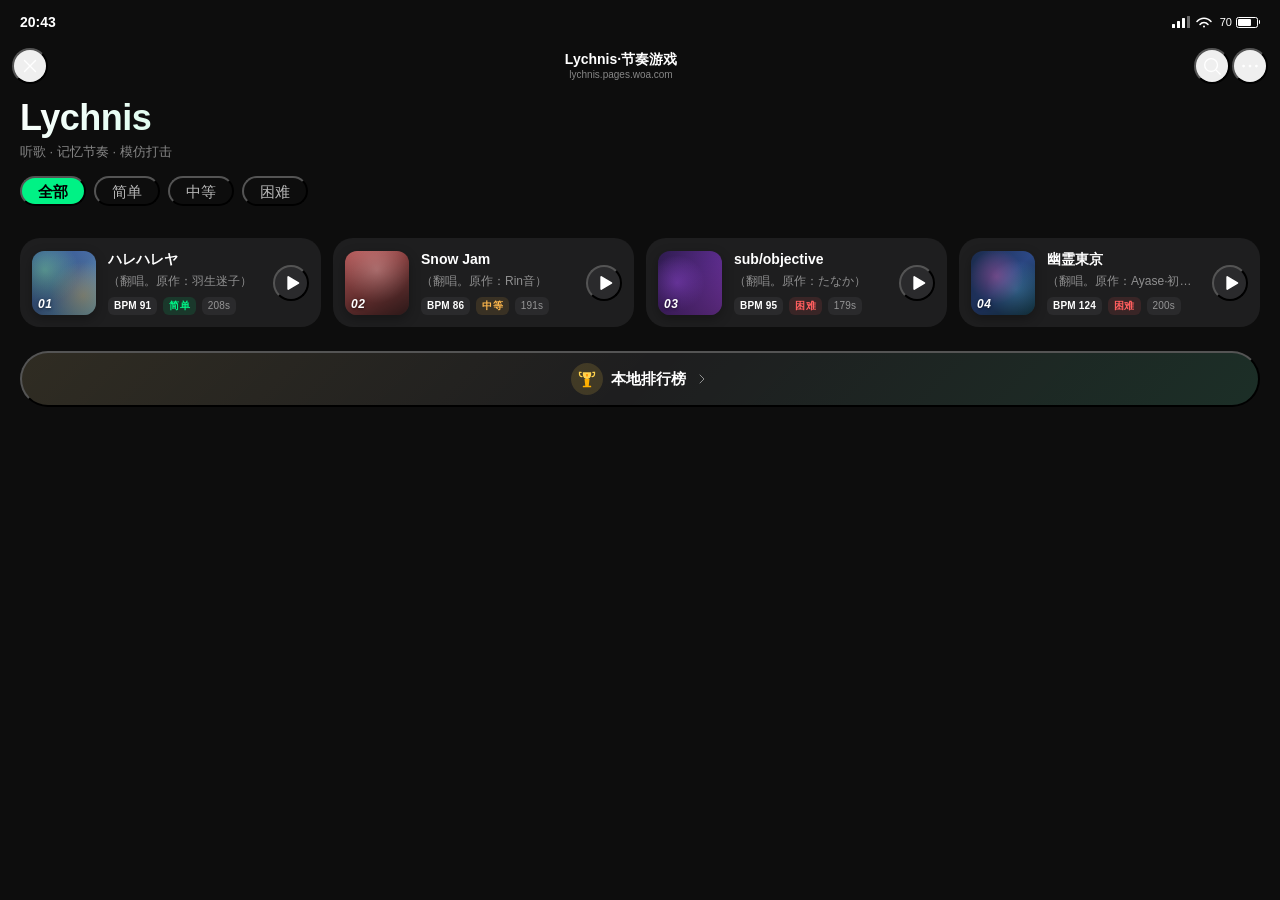
==== commit 5d0a581c: "10" ====
--- a/index.html
+++ b/index.html
@@ -16,19 +16,110 @@
 <div id="app">
 
   <!-- ============================================ -->
-  <!-- 页面1: 曲库                                   -->
+  <!-- 页面1: 曲库 (lychnis-redesign 视觉风格)     -->
   <!-- ============================================ -->
   <section id="page-library" class="page active">
-    <div class="library-header">
-      <h1 class="library-title">Lychnis</h1>
-      <p class="library-subtitle">听歌 · 记忆节奏 · 模仿打击</p>
-    </div>
-    <div class="song-list" id="song-list"></div>
-
-    <!-- 排行榜入口 -->
-    <div class="lb-entry">
-      <button class="lb-entry-btn" id="lb-entry-btn">🏆 本地排行榜</button>
-    </div>
+    <!-- 状态栏 -->
+    <div class="status-bar">
+      <span class="status-time">20:43</span>
+      <div class="status-icons">
+        <svg viewBox="0 0 18 12" width="18" height="12" aria-hidden="true">
+          <rect x="0" y="8" width="3" height="4" rx="0.5" fill="currentColor"/>
+          <rect x="5" y="5" width="3" height="7" rx="0.5" fill="currentColor"/>
+          <rect x="10" y="2" width="3" height="10" rx="0.5" fill="currentColor"/>
+          <rect x="15" y="0" width="3" height="12" rx="0.5" fill="currentColor" opacity="0.4"/>
+        </svg>
+        <svg viewBox="0 0 16 12" width="16" height="12" aria-hidden="true">
+          <path d="M8 11.5a1 1 0 100-2 1 1 0 000 2z" fill="currentColor"/>
+          <path d="M4 8.5a5 5 0 018 0M1 5.5a9 9 0 0114 0" stroke="currentColor" stroke-width="1.5" fill="none" stroke-linecap="round"/>
+        </svg>
+        <div class="battery">
+          <span class="battery-text">70</span>
+          <span class="battery-icon">
+            <span class="battery-body"><span class="battery-fill"></span></span>
+            <span class="battery-tip"></span>
+          </span>
+        </div>
+      </div>
+    </div>
+
+    <!-- 顶部导航栏 -->
+    <header class="nav-bar" role="banner">
+      <button class="nav-btn" aria-label="关闭">
+        <svg viewBox="0 0 24 24" width="22" height="22" aria-hidden="true">
+          <path d="M6 6L18 18M18 6L6 18" stroke="currentColor" stroke-width="1.5" stroke-linecap="round"/>
+        </svg>
+      </button>
+      <div class="nav-title">
+        <span class="nav-title-main">Lychnis·节奏游戏</span>
+        <span class="nav-title-sub">lychnis.pages.woa.com</span>
+      </div>
+      <div class="nav-actions">
+        <button class="nav-btn" aria-label="搜索">
+          <svg viewBox="0 0 24 24" width="22" height="22" aria-hidden="true">
+            <circle cx="11" cy="11" r="7" stroke="currentColor" stroke-width="1.5" fill="none"/>
+            <path d="M16.5 16.5L21 21" stroke="currentColor" stroke-width="1.5" stroke-linecap="round"/>
+          </svg>
+        </button>
+        <button class="nav-btn" aria-label="更多">
+          <svg viewBox="0 0 24 24" width="22" height="22" aria-hidden="true">
+            <circle cx="5" cy="12" r="1.5" fill="currentColor"/>
+            <circle cx="12" cy="12" r="1.5" fill="currentColor"/>
+            <circle cx="19" cy="12" r="1.5" fill="currentColor"/>
+          </svg>
+        </button>
+      </div>
+    </header>
+
+    <!-- 主内容区 -->
+    <main class="main-content" role="main">
+      <!-- 页面标题区 -->
+      <section class="page-header" aria-labelledby="page-title">
+        <h1 id="page-title" class="page-title">Lychnis</h1>
+        <p class="page-subtitle">听歌 · 记忆节奏 · 模仿打击</p>
+      </section>
+
+      <!-- Tab 筛选栏 -->
+      <nav class="tab-bar" role="tablist" aria-label="难度筛选">
+        <button class="tab-item active" role="tab" aria-selected="true" data-difficulty="all">
+          <span>全部</span>
+        </button>
+        <button class="tab-item" role="tab" aria-selected="false" data-difficulty="easy">
+          <span>简单</span>
+        </button>
+        <button class="tab-item" role="tab" aria-selected="false" data-difficulty="medium">
+          <span>中等</span>
+        </button>
+        <button class="tab-item" role="tab" aria-selected="false" data-difficulty="hard">
+          <span>困难</span>
+        </button>
+        <div class="tab-indicator" aria-hidden="true"></div>
+      </nav>
+
+      <!-- 曲库列表（由 js/app.js 动态渲染） -->
+      <section class="song-list" id="song-list" aria-label="曲库列表"></section>
+
+      <!-- 排行榜入口 -->
+      <div class="lb-entry">
+        <button class="leaderboard-btn" id="lb-entry-btn">
+          <span class="leaderboard-icon" aria-hidden="true">
+            <svg viewBox="0 0 24 24" width="20" height="20">
+              <path d="M7 4h10v3a5 5 0 01-5 5 5 5 0 01-5-5V4z" fill="#FFD24D"/>
+              <path d="M5 4H3v2a3 3 0 003 3M19 4h2v2a3 3 0 01-3 3" stroke="#FFD24D" stroke-width="1.5" fill="none" stroke-linecap="round"/>
+              <path d="M9 12h6l-1 9h-4l-1-9z" fill="#FFB000"/>
+              <rect x="7" y="20" width="10" height="2" rx="0.5" fill="#FFB000"/>
+              <rect x="11" y="6" width="2" height="3" rx="0.5" fill="#FF8C00"/>
+            </svg>
+          </span>
+          <span class="leaderboard-text">本地排行榜</span>
+          <span class="leaderboard-arrow" aria-hidden="true">
+            <svg viewBox="0 0 24 24" width="16" height="16">
+              <path d="M9 6l6 6-6 6" stroke="currentColor" stroke-width="1.5" fill="none" stroke-linecap="round" stroke-linejoin="round"/>
+            </svg>
+          </span>
+        </button>
+      </div>
+    </main>
   </section>
 
   <!-- ============================================ -->
@@ -80,6 +171,9 @@
   <section id="page-game" class="page">
     <div class="game-topbar">
       <button class="icon-btn" id="game-back-btn">‹</button>
+      <button class="game-stop-btn" id="game-abort-btn" style="display:none;" aria-label="停止">
+        <span class="game-stop-icon"></span>
+      </button>
       <button class="icon-btn" id="game-help-btn">?</button>
     </div>
 
@@ -106,11 +200,6 @@
     </div>
 
     <div class="game-tap-area" id="game-tap-area"></div>
-
-    <!-- 中止按钮（红色小停止按钮） -->
-    <button class="game-abort-btn" id="game-abort-btn" style="display:none;" aria-label="停止">
-      <span class="game-abort-stop"></span>
-    </button>
 
     <!-- 阶段切换遮罩 -->
     <div class="phase-overlay" id="phase-overlay">
--- a/css/styles.css
+++ b/css/styles.css
@@ -10,6 +10,7 @@
 }
 
 :root {
+  /* ---- 原工程（游戏/分享/排行榜页）配色，保持不变 ---- */
   --bg-primary: #061826;
   --bg-secondary: #0a2438;
   --bg-tertiary: #0e3251;
@@ -21,12 +22,66 @@
   --accent-2: #38BDF8;
   --accent-warm: #FBBF77;
   --accent-pink: #F472B6;
-  --accent-purple: #818CF8;
+  --accent-purple: #818CF8;     /* 停止按钮紫底 [[memory:m21s9b2p]] */
   --accent-dim: rgba(94, 234, 212, 0.25);
-  --danger: #FB7185;
+  --danger: #FB7185;            /* 停止按钮红方 [[memory:m21s9b2p]] */
   --radius: 16px;
   --safe-top: env(safe-area-inset-top, 0px);
   --safe-bottom: env(safe-area-inset-bottom, 0px);
+
+  /* ---- lychnis-redesign (QQ音乐默认黑) 设计 token ---- */
+  --text-500: #FFFFFF;
+  --text-400: rgba(255, 255, 255, 0.70);
+  --text-300: rgba(255, 255, 255, 0.50);
+  --text-200: rgba(255, 255, 255, 0.20);
+  --text-100: rgba(255, 255, 255, 0.15);
+  --search-text: rgba(255, 255, 255, 0.30);
+  --divider: rgba(255, 255, 255, 0.05);
+  --redesign-bg: #0D0D0D;
+  --redesign-mask: #1E1E1F;
+  --redesign-button-mask: #2A2A2C;
+  --button-highlight: #00F285;     /* QQ音乐品牌绿 */
+  --highlight: #00CC70;
+  --highlight-10: rgba(0, 242, 133, 0.10);
+  --highlight-15: rgba(0, 242, 133, 0.15);
+  --red-heart: #FF4D4D;
+  --red: #FF5E5E;
+  --blue: #6699FF;
+  --easy-color: #00F285;
+  --easy-bg: rgba(0, 242, 133, 0.12);
+  --medium-color: #FFB84D;
+  --medium-bg: rgba(255, 184, 77, 0.12);
+  --hard-color: #FF5E5E;
+  --hard-bg: rgba(255, 94, 94, 0.12);
+  --corner-s: 10px;
+  --corner-default: 20px;
+  --corner-m: 30px;
+  --corner-l: 40px;
+  --corner-cover: 12px;
+  --corner-tag: 6px;
+  --corner-pill: 1000px;
+  --space-100: 4px; --space-200: 8px; --space-300: 12px; --space-400: 16px;
+  --space-500: 20px; --space-600: 24px; --space-700: 28px; --space-800: 32px;
+  --space-900: 36px; --space-1000: 40px;
+  --font-size-large-title: 36px;
+  --font-size-h1: 26px;
+  --font-size-h2: 18px;
+  --font-size-h3: 17px;
+  --font-size-headline: 17px;
+  --font-size-body1: 15px;
+  --font-size-body2: 14px;
+  --font-size-callout1: 13px;
+  --font-size-callout2: 12px;
+  --font-size-caption1: 12px;
+  --font-size-caption2: 11px;
+  --font-weight-regular: 400;
+  --font-weight-medium: 500;
+  --font-weight-semibold: 600;
+  --font-weight-bold: 700;
+  --line-height-100: 13px; --line-height-200: 16px; --line-height-300: 17px;
+  --line-height-400: 19px; --line-height-500: 20px; --line-height-600: 22px;
+  --line-height-700: 23px; --line-height-800: 32px; --line-height-900: 43px;
+  --font-primary: "PingFang SC", -apple-system, BlinkMacSystemFont, "Helvetica Neue", "Segoe UI", sans-serif;
 }
 
 html, body {
@@ -83,126 +138,519 @@
 }
 
 /* ============================================
-   页面1: 曲库
+   页面1: 曲库 (lychnis-redesign 风格)
    ============================================ */
 #page-library {
   overflow-y: auto;
+  -webkit-overflow-scrolling: touch;
+  background: var(--redesign-bg);
+  color: var(--text-500);
+}
+
+/* ============================================
+   状态栏
+   ============================================ */
+.status-bar {
+  height: 44px;
+  padding: 0 var(--space-500);
+  display: flex;
+  align-items: center;
+  justify-content: space-between;
+  color: var(--text-500);
+  flex-shrink: 0;
+  font-size: var(--font-size-body2);
+  font-weight: var(--font-weight-semibold);
   padding-top: var(--safe-top);
+}
+
+.status-time {
+  font-feature-settings: "tnum";
+  font-variant-numeric: tabular-nums;
+}
+
+.status-icons {
+  display: flex;
+  align-items: center;
+  gap: 6px;
+  color: var(--text-500);
+}
+
+.battery {
+  display: flex;
+  align-items: center;
+  gap: 4px;
+  margin-left: 2px;
+}
+
+.battery-text {
+  font-size: var(--font-size-caption2);
+  font-weight: var(--font-weight-regular);
+}
+
+.battery-icon {
+  display: flex;
+  align-items: center;
+}
+
+.battery-body {
+  width: 22px;
+  height: 11px;
+  border: 1px solid var(--text-500);
+  border-radius: 2.5px;
+  padding: 1px;
+  display: flex;
+  align-items: stretch;
+}
+
+.battery-fill {
+  width: 70%;
+  background: var(--text-500);
+  border-radius: 1px;
+}
+
+.battery-tip {
+  width: 1.5px;
+  height: 4px;
+  background: var(--text-500);
+  border-radius: 0 1px 1px 0;
+  margin-left: 0.5px;
+}
+
+/* ============================================
+   顶部导航栏
+   ============================================ */
+.nav-bar {
+  height: 44px;
+  padding: 0 var(--space-300);
+  display: flex;
+  align-items: center;
+  justify-content: space-between;
+  flex-shrink: 0;
+  color: var(--text-500);
+}
+
+.nav-btn {
+  width: 36px;
+  height: 36px;
+  display: flex;
+  align-items: center;
+  justify-content: center;
+  border-radius: var(--corner-pill);
+  color: var(--text-500);
+  transition: background-color 0.15s ease;
+}
+
+.nav-btn:hover,
+.nav-btn:active {
+  background-color: var(--divider);
+}
+
+.nav-title {
+  flex: 1;
+  display: flex;
+  flex-direction: column;
+  align-items: center;
+  line-height: 1.2;
+  min-width: 0;
+}
+
+.nav-title-main {
+  font-size: var(--font-size-body2);
+  font-weight: var(--font-weight-semibold);
+  color: var(--text-500);
+  max-width: 200px;
+  overflow: hidden;
+  text-overflow: ellipsis;
+  white-space: nowrap;
+}
+
+.nav-title-sub {
+  font-size: 10px;
+  font-weight: var(--font-weight-regular);
+  color: var(--text-300);
+  margin-top: 1px;
+  max-width: 200px;
+  overflow: hidden;
+  text-overflow: ellipsis;
+  white-space: nowrap;
+}
+
+.nav-actions {
+  display: flex;
+  align-items: center;
+  gap: 2px;
+}
+
+/* ============================================
+   主内容区
+   ============================================ */
+.main-content {
+  flex: 1;
+  overflow-y: auto;
+  overflow-x: hidden;
   -webkit-overflow-scrolling: touch;
-  background: linear-gradient(180deg, var(--bg-secondary) 0%, var(--bg-primary) 60%);
-}
-
-.library-header {
-  padding: 24px 20px 16px;
-  position: sticky;
-  top: 0;
-  background: linear-gradient(180deg, var(--bg-primary) 60%, transparent);
-  z-index: 10;
-}
-
-.library-title {
-  font-size: 28px;
-  font-weight: 800;
+  padding-bottom: calc(var(--space-600) + env(safe-area-inset-bottom));
+  scrollbar-width: none;
+}
+
+.main-content::-webkit-scrollbar {
+  display: none;
+}
+
+/* ============================================
+   页面标题
+   ============================================ */
+.page-header {
+  padding: var(--space-200) var(--space-500) var(--space-400);
+}
+
+.page-title {
+  font-size: var(--font-size-large-title);
+  font-weight: var(--font-weight-bold);
+  line-height: var(--line-height-900);
+  color: var(--text-500);
   letter-spacing: -0.5px;
-  font-family: 'Baloo 2', 'ZCOOL KuaiLe', 'Noto Sans SC', sans-serif;
-}
-
-.library-subtitle {
-  font-size: 14px;
-  color: var(--text-secondary);
-  margin-top: 4px;
-}
-
+  background: linear-gradient(135deg, #FFFFFF 0%, var(--button-highlight) 100%);
+  -webkit-background-clip: text;
+  background-clip: text;
+  -webkit-text-fill-color: transparent;
+}
+
+.page-subtitle {
+  margin-top: var(--space-100);
+  font-size: var(--font-size-callout1);
+  font-weight: var(--font-weight-regular);
+  color: var(--text-300);
+  line-height: var(--line-height-300);
+}
+
+/* ============================================
+   Tab 筛选栏 (胶囊形)
+   ============================================ */
+.tab-bar {
+  display: flex;
+  align-items: center;
+  gap: var(--space-200);
+  padding: 0 var(--space-500);
+  margin-bottom: var(--space-500);
+  overflow-x: auto;
+  scrollbar-width: none;
+}
+
+.tab-bar::-webkit-scrollbar {
+  display: none;
+}
+
+.tab-item {
+  flex-shrink: 0;
+  height: 30px;
+  padding: 0 var(--space-400);
+  border-radius: var(--corner-pill);
+  display: flex;
+  align-items: center;
+  justify-content: center;
+  font-size: var(--font-size-body1);
+  font-weight: var(--font-weight-regular);
+  color: var(--text-400);
+  background: transparent;
+  transition: all 0.2s ease-out;
+  position: relative;
+}
+
+.tab-item span {
+  line-height: 1;
+}
+
+.tab-item.active {
+  background: var(--button-highlight);
+  color: #000000;
+  font-weight: var(--font-weight-semibold);
+}
+
+.tab-item:not(.active):hover {
+  color: var(--text-500);
+}
+
+.tab-item:not(.active):active {
+  background: var(--divider);
+}
+
+/* ============================================
+   曲库列表
+   ============================================ */
 .song-list {
-  padding: 0 20px 40px;
+  padding: 0 var(--space-500);
   display: flex;
   flex-direction: column;
-  gap: 12px;
-}
-
-.song-card {
-  display: flex;
-  align-items: center;
-  gap: 14px;
-  padding: 14px;
-  background: var(--bg-card);
-  border-radius: var(--radius);
-  border: 1px solid rgba(255, 255, 255, 0.05);
+  gap: var(--space-300);
+}
+
+.song-item {
+  display: flex;
+  align-items: center;
+  gap: var(--space-300);
+  padding: var(--space-300);
+  background: var(--redesign-mask);
+  border-radius: var(--corner-default);
+  transition: transform 0.2s ease-out, background-color 0.15s ease;
   cursor: pointer;
-  transition: transform 0.15s ease, background 0.15s ease;
-  backdrop-filter: blur(10px);
-  -webkit-backdrop-filter: blur(10px);
-}
-
-.song-card:active {
-  transform: scale(0.97);
-  background: rgba(255, 255, 255, 0.1);
-}
-
-.song-cover {
-  width: 60px;
-  height: 60px;
-  border-radius: 12px;
-  flex-shrink: 0;
   position: relative;
   overflow: hidden;
-  display: flex;
-  align-items: center;
-  justify-content: center;
-}
-
-.song-cover img {
-  width: 100%;
-  height: 100%;
-  object-fit: cover;
-}
-
-.song-cover-placeholder {
-  width: 100%;
-  height: 100%;
-  display: flex;
-  align-items: center;
-  justify-content: center;
-  font-size: 24px;
+}
+
+.song-item::before {
+  content: "";
+  position: absolute;
+  inset: 0;
+  background: linear-gradient(135deg, transparent 0%, rgba(255, 255, 255, 0.03) 100%);
+  pointer-events: none;
+  opacity: 0;
+  transition: opacity 0.15s ease;
+}
+
+.song-item:hover::before,
+.song-item:focus-visible::before {
+  opacity: 1;
+}
+
+.song-item:active {
+  transform: scale(0.98);
+  background-color: #252527;
+}
+
+.song-item:focus-visible {
+  outline: 2px solid var(--button-highlight);
+  outline-offset: -2px;
+}
+
+.song-cover {
+  width: 64px;
+  height: 64px;
+  flex-shrink: 0;
+  border-radius: var(--corner-cover);
+  position: relative;
+  overflow: hidden;
+  box-shadow: 0 4px 12px rgba(0, 0, 0, 0.3);
+}
+
+.cover-overlay {
+  position: absolute;
+  inset: 0;
+  background: linear-gradient(180deg, transparent 0%, rgba(0, 0, 0, 0.4) 100%);
+  pointer-events: none;
+}
+
+.cover-num {
+  position: absolute;
+  bottom: 4px;
+  left: 6px;
+  font-size: var(--font-size-caption1);
+  font-weight: var(--font-weight-bold);
+  color: #FFFFFF;
+  font-style: italic;
+  letter-spacing: 0.5px;
+  text-shadow: 0 1px 3px rgba(0, 0, 0, 0.6);
+  z-index: 1;
+}
+
+/* 封面渐变背景 - 模拟原图 */
+.cover-harehare {
+  background:
+    radial-gradient(circle at 20% 30%, rgba(135, 234, 168, 0.5) 0%, transparent 50%),
+    radial-gradient(circle at 80% 70%, rgba(255, 184, 77, 0.4) 0%, transparent 50%),
+    linear-gradient(135deg, #2D4A8A 0%, #4A6FA5 50%, #87CEEB 100%);
+}
+
+.cover-snowjam {
+  background:
+    radial-gradient(circle at 50% 30%, rgba(255, 200, 200, 0.4) 0%, transparent 60%),
+    linear-gradient(135deg, #B85C5C 0%, #8B4040 50%, #4A2828 100%);
+}
+
+.cover-subjective {
+  background:
+    radial-gradient(circle at 30% 50%, rgba(168, 85, 247, 0.5) 0%, transparent 50%),
+    linear-gradient(135deg, #2D1B4E 0%, #5B2C8C 50%, #8B3FBF 100%);
+}
+
+.cover-yurei {
+  background:
+    radial-gradient(circle at 40% 40%, rgba(255, 100, 200, 0.4) 0%, transparent 50%),
+    radial-gradient(circle at 70% 60%, rgba(100, 200, 255, 0.4) 0%, transparent 50%),
+    linear-gradient(135deg, #1A2A4A 0%, #2D4A8A 50%, #1A4A5A 100%);
 }
 
 .song-info {
   flex: 1;
   min-width: 0;
+  display: flex;
+  flex-direction: column;
+  gap: 4px;
 }
 
 .song-title {
-  font-size: 16px;
-  font-weight: 600;
+  font-size: var(--font-size-body2);
+  font-weight: var(--font-weight-semibold);
+  color: var(--text-500);
+  line-height: var(--line-height-400);
   white-space: nowrap;
   overflow: hidden;
   text-overflow: ellipsis;
 }
 
 .song-artist {
-  font-size: 13px;
-  color: var(--text-secondary);
-  margin-top: 2px;
-}
-
-.song-meta {
-  display: flex;
-  gap: 8px;
-  margin-top: 6px;
-}
-
-.song-badge {
-  font-size: 11px;
-  padding: 2px 8px;
-  border-radius: 6px;
-  background: rgba(255, 255, 255, 0.1);
-  color: var(--text-secondary);
-}
-
-.song-badge.diff-easy   { color: var(--accent); background: rgba(94,234,212,0.15); }
-.song-badge.diff-medium { color: var(--accent-warm); background: rgba(251,191,119,0.15); }
-.song-badge.diff-hard   { color: var(--accent-pink); background: rgba(244,114,182,0.15); }
-.song-badge.diff-expert { color: var(--accent-purple); background: rgba(129,140,248,0.15); }
+  font-size: var(--font-size-callout2);
+  font-weight: var(--font-weight-regular);
+  color: var(--text-300);
+  line-height: var(--line-height-200);
+  white-space: nowrap;
+  overflow: hidden;
+  text-overflow: ellipsis;
+}
+
+.song-tags {
+  display: flex;
+  align-items: center;
+  gap: 6px;
+  margin-top: 4px;
+  flex-wrap: wrap;
+}
+
+.tag {
+  display: inline-flex;
+  align-items: center;
+  height: 18px;
+  padding: 0 6px;
+  font-size: 10px;
+  font-weight: var(--font-weight-semibold);
+  border-radius: var(--corner-tag);
+  line-height: 1;
+  white-space: nowrap;
+  letter-spacing: 0.2px;
+}
+
+.tag-bpm {
+  background: var(--redesign-button-mask);
+  color: var(--text-500);
+}
+
+.tag-time {
+  background: var(--redesign-button-mask);
+  color: var(--text-300);
+  font-weight: var(--font-weight-regular);
+}
+
+.tag-easy {
+  background: var(--easy-bg);
+  color: var(--easy-color);
+}
+
+.tag-medium {
+  background: var(--medium-bg);
+  color: var(--medium-color);
+}
+
+.tag-hard {
+  background: var(--hard-bg);
+  color: var(--hard-color);
+}
+
+.play-btn {
+  width: 36px;
+  height: 36px;
+  flex-shrink: 0;
+  display: flex;
+  align-items: center;
+  justify-content: center;
+  border-radius: var(--corner-pill);
+  color: var(--text-500);
+  background: var(--redesign-button-mask);
+  transition: all 0.2s ease-out;
+}
+
+.play-btn:hover {
+  background: var(--button-highlight);
+  color: #000000;
+  transform: scale(1.05);
+}
+
+.play-btn:active {
+  transform: scale(0.95);
+}
+
+/* 过滤动画 */
+.song-item {
+  transition: opacity 0.3s ease, transform 0.3s ease;
+}
+
+.song-item.filtered-out {
+  opacity: 0.3;
+  transform: scale(0.98);
+  pointer-events: none;
+}
+
+/* ============================================
+   排行榜按钮 (redesign 风格)
+   ============================================ */
+.lb-entry {
+  padding: 0 var(--space-500) var(--space-600);
+}
+
+.leaderboard-btn {
+  width: 100%;
+  height: 56px;
+  display: flex;
+  align-items: center;
+  justify-content: center;
+  gap: var(--space-200);
+  background: var(--redesign-mask);
+  border-radius: var(--corner-m);
+  color: var(--text-500);
+  font-size: var(--font-size-body1);
+  font-weight: var(--font-weight-semibold);
+  transition: all 0.2s ease-out;
+  position: relative;
+  overflow: hidden;
+}
+
+.leaderboard-btn::before {
+  content: "";
+  position: absolute;
+  inset: 0;
+  background: linear-gradient(135deg, rgba(255, 210, 77, 0.08) 0%, transparent 50%, rgba(0, 242, 133, 0.08) 100%);
+  pointer-events: none;
+}
+
+.leaderboard-btn:hover {
+  transform: translateY(-1px);
+  box-shadow: 0 4px 16px rgba(0, 0, 0, 0.3);
+}
+
+.leaderboard-btn:active {
+  transform: translateY(0) scale(0.99);
+}
+
+.leaderboard-icon {
+  display: flex;
+  align-items: center;
+  justify-content: center;
+  width: 32px;
+  height: 32px;
+  border-radius: var(--corner-pill);
+  background: rgba(255, 210, 77, 0.15);
+}
+
+.leaderboard-text {
+  position: relative;
+}
+
+.leaderboard-arrow {
+  display: flex;
+  align-items: center;
+  color: var(--text-300);
+  position: relative;
+}
+
 
 /* ============================================
    页面2: 播放页
@@ -440,41 +888,43 @@
   z-index: 20;
 }
 
-.game-abort-btn {
-  position: absolute;
-  bottom: calc(var(--safe-bottom) + 16px);
-  left: 50%;
-  transform: translateX(-50%);
-  width: 44px;
-  height: 44px;
+/* 右上角按钮组：停止按钮紧挨帮助按钮 */
+.game-topbar-right {
+  display: flex;
+  align-items: center;
+  gap: 10px;
+}
+
+/* 播放器风格停止按钮：紫色底 + 红色方形停止符号 */
+.game-stop-btn {
+  width: 34px;
+  height: 34px;
   display: flex;
   align-items: center;
   justify-content: center;
-  background: rgba(251, 113, 133, 0.9);
+  background: var(--accent-purple);
   border: none;
-  border-radius: 50%;
+  border-radius: 8px;
   cursor: pointer;
-  z-index: 60;
-  transition: transform 0.12s ease, background 0.12s ease, box-shadow 0.12s ease;
-  box-shadow: 0 0 14px rgba(251, 113, 133, 0.5);
-  backdrop-filter: blur(8px);
-  -webkit-backdrop-filter: blur(8px);
+  transition: background 0.12s ease, transform 0.12s ease, box-shadow 0.12s ease;
+  box-shadow: 0 0 12px rgba(129, 140, 248, 0.5);
   pointer-events: auto;
 }
 
-/* 中间白色方块 = 停止符号 */
-.game-abort-stop {
-  width: 14px;
-  height: 14px;
-  background: #fff;
+/* 红色方块 = 停止符号（在紫色按钮上） */
+.game-stop-icon {
+  display: block;
+  width: 12px;
+  height: 12px;
+  background: var(--danger);
   border-radius: 2px;
-  box-shadow: 0 0 6px rgba(255, 255, 255, 0.6);
-}
-
-.game-abort-btn:active {
-  transform: translateX(-50%) scale(0.92);
-  background: rgba(251, 113, 133, 1);
-  box-shadow: 0 0 20px rgba(251, 113, 133, 0.8);
+  box-shadow: 0 0 4px rgba(251, 113, 133, 0.6);
+}
+
+.game-stop-btn:active {
+  background: #6d78f0;
+  transform: scale(0.92);
+  box-shadow: 0 0 18px rgba(129, 140, 248, 0.8);
 }
 
 .game-info-bar {
@@ -1154,32 +1604,8 @@
 }
 
 /* ============================================
-   排行榜入口
+   Toast 提示
    ============================================ */
-.lb-entry {
-  padding: 0 20px 40px;
-  text-align: center;
-}
-
-.lb-entry-btn {
-  padding: 12px 32px;
-  background: rgba(255, 255, 255, 0.08);
-  color: var(--accent);
-  border: 1px solid rgba(94, 234, 212, 0.2);
-  border-radius: 24px;
-  font-size: 15px;
-  font-weight: 700;
-  cursor: pointer;
-  transition: all 0.15s ease;
-}
-
-.lb-entry-btn:active {
-  transform: scale(0.96);
-  background: rgba(94, 234, 212, 0.12);
-}
-
-/* ============================================
-   分享页排名信息
    ============================================ */
 .share-rank-info {
   display: flex;
@@ -1446,7 +1872,6 @@
    ============================================ */
 @media (max-width: 360px) {
   .cover-wrap { width: 200px; height: 200px; }
-  .library-title { font-size: 24px; }
 }
 
 /* 竖屏时：手机上保持居中窄条（桌面预览也好看） */
@@ -1642,15 +2067,10 @@
   }
 
   /* ------------------- 曲库页 ------------------- */
-  #page-library {
-    display: block;
-  }
-  .library-header {
-    display: flex;
-    align-items: baseline;
-    justify-content: space-between;
-    gap: 16px;
-    padding: 16px 20px 12px;
+  /* 保留主工程的 flex 列布局（状态栏/导航/主内容滚动区），
+     仅把歌曲列表改为 grid 横向铺开 */
+  .main-content {
+    padding-bottom: calc(var(--space-600) + env(safe-area-inset-bottom));
   }
   .song-list {
     display: grid;
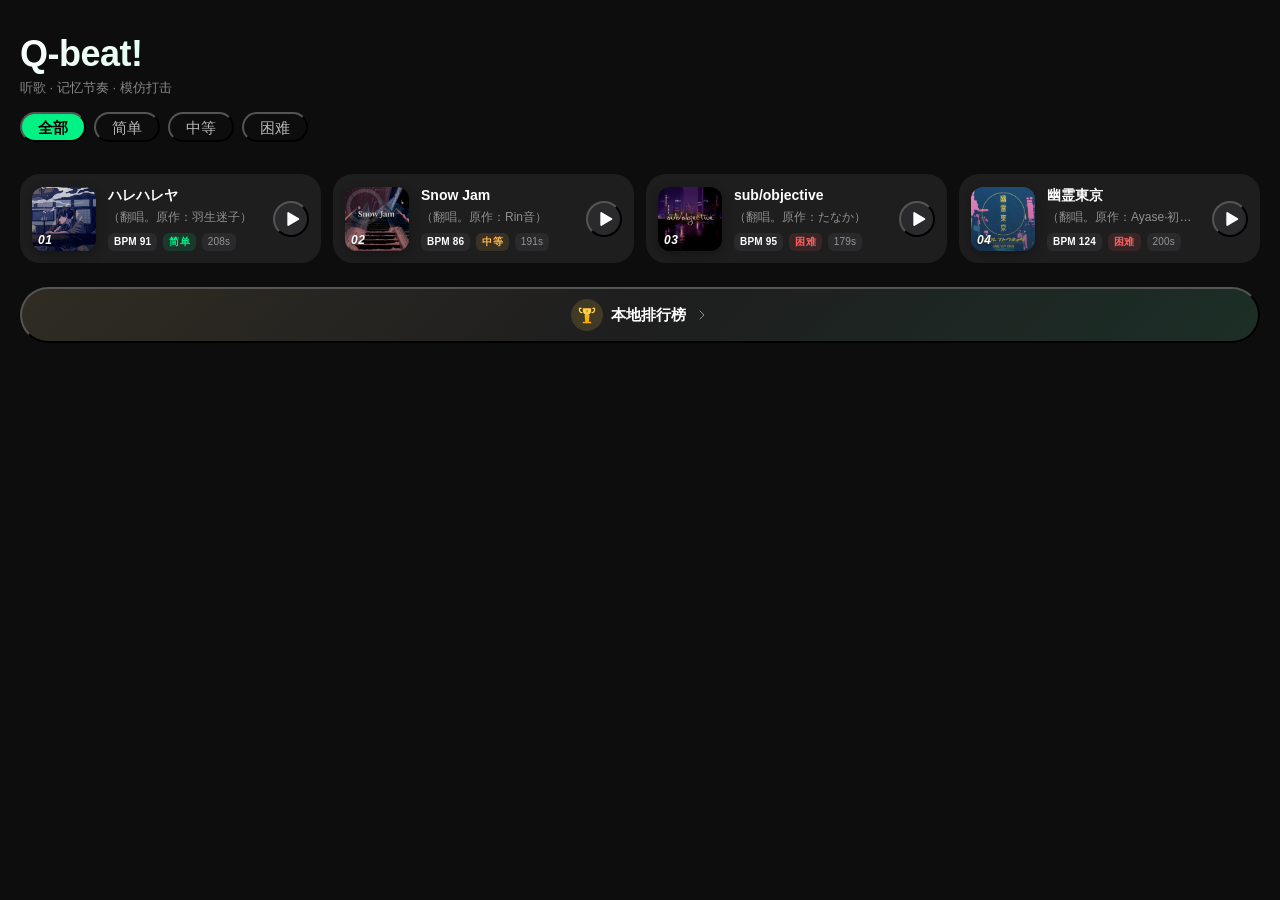
==== commit c77a6c34: "11" ====
--- a/index.html
+++ b/index.html
@@ -6,7 +6,7 @@
   <meta name="theme-color" content="#061826">
   <meta name="apple-mobile-web-app-capable" content="yes">
   <meta name="apple-mobile-web-app-status-bar-style" content="black-translucent">
-  <title>Lychnis · 节奏游戏</title>
+  <title>Q-beat! · 节奏游戏</title>
   <link rel="preconnect" href="https://fonts.googleapis.cn">
   <link rel="preconnect" href="https://fonts.gstatic.cn" crossorigin>
   <link href="https://fonts.googleapis.cn/css2?family=Baloo+2:wght@400;500;600;700;800&family=Nunito:wght@400;600;700;800;900&family=ZCOOL+KuaiLe&family=Noto+Sans+SC:wght@400;500;700;900&display=swap" rel="stylesheet">
@@ -16,66 +16,15 @@
 <div id="app">
 
   <!-- ============================================ -->
+  <!-- ============================================ -->
   <!-- 页面1: 曲库 (lychnis-redesign 视觉风格)     -->
   <!-- ============================================ -->
   <section id="page-library" class="page active">
-    <!-- 状态栏 -->
-    <div class="status-bar">
-      <span class="status-time">20:43</span>
-      <div class="status-icons">
-        <svg viewBox="0 0 18 12" width="18" height="12" aria-hidden="true">
-          <rect x="0" y="8" width="3" height="4" rx="0.5" fill="currentColor"/>
-          <rect x="5" y="5" width="3" height="7" rx="0.5" fill="currentColor"/>
-          <rect x="10" y="2" width="3" height="10" rx="0.5" fill="currentColor"/>
-          <rect x="15" y="0" width="3" height="12" rx="0.5" fill="currentColor" opacity="0.4"/>
-        </svg>
-        <svg viewBox="0 0 16 12" width="16" height="12" aria-hidden="true">
-          <path d="M8 11.5a1 1 0 100-2 1 1 0 000 2z" fill="currentColor"/>
-          <path d="M4 8.5a5 5 0 018 0M1 5.5a9 9 0 0114 0" stroke="currentColor" stroke-width="1.5" fill="none" stroke-linecap="round"/>
-        </svg>
-        <div class="battery">
-          <span class="battery-text">70</span>
-          <span class="battery-icon">
-            <span class="battery-body"><span class="battery-fill"></span></span>
-            <span class="battery-tip"></span>
-          </span>
-        </div>
-      </div>
-    </div>
-
-    <!-- 顶部导航栏 -->
-    <header class="nav-bar" role="banner">
-      <button class="nav-btn" aria-label="关闭">
-        <svg viewBox="0 0 24 24" width="22" height="22" aria-hidden="true">
-          <path d="M6 6L18 18M18 6L6 18" stroke="currentColor" stroke-width="1.5" stroke-linecap="round"/>
-        </svg>
-      </button>
-      <div class="nav-title">
-        <span class="nav-title-main">Lychnis·节奏游戏</span>
-        <span class="nav-title-sub">lychnis.pages.woa.com</span>
-      </div>
-      <div class="nav-actions">
-        <button class="nav-btn" aria-label="搜索">
-          <svg viewBox="0 0 24 24" width="22" height="22" aria-hidden="true">
-            <circle cx="11" cy="11" r="7" stroke="currentColor" stroke-width="1.5" fill="none"/>
-            <path d="M16.5 16.5L21 21" stroke="currentColor" stroke-width="1.5" stroke-linecap="round"/>
-          </svg>
-        </button>
-        <button class="nav-btn" aria-label="更多">
-          <svg viewBox="0 0 24 24" width="22" height="22" aria-hidden="true">
-            <circle cx="5" cy="12" r="1.5" fill="currentColor"/>
-            <circle cx="12" cy="12" r="1.5" fill="currentColor"/>
-            <circle cx="19" cy="12" r="1.5" fill="currentColor"/>
-          </svg>
-        </button>
-      </div>
-    </header>
-
     <!-- 主内容区 -->
-    <main class="main-content" role="main">
+    <main class="main-content" role="main" style="padding-top: calc(var(--space-600) + var(--safe-top));">
       <!-- 页面标题区 -->
       <section class="page-header" aria-labelledby="page-title">
-        <h1 id="page-title" class="page-title">Lychnis</h1>
+        <h1 id="page-title" class="page-title">Q-beat!</h1>
         <p class="page-subtitle">听歌 · 记忆节奏 · 模仿打击</p>
       </section>
 
@@ -93,7 +42,6 @@
         <button class="tab-item" role="tab" aria-selected="false" data-difficulty="hard">
           <span>困难</span>
         </button>
-        <div class="tab-indicator" aria-hidden="true"></div>
       </nav>
 
       <!-- 曲库列表（由 js/app.js 动态渲染） -->
@@ -156,11 +104,10 @@
       <div class="player-controls">
         <button class="control-btn" id="btn-stop" title="停止">⏹</button>
         <button class="control-btn play-btn" id="btn-play" title="播放">▶</button>
-        <button class="control-btn" id="btn-pause" title="暂停">⏸</button>
       </div>
 
       <button class="game-entry-btn" id="game-entry-btn">
-        开始节奏挑战
+        开始Q-beat!
       </button>
     </div>
   </section>
@@ -171,9 +118,7 @@
   <section id="page-game" class="page">
     <div class="game-topbar">
       <button class="icon-btn" id="game-back-btn">‹</button>
-      <button class="game-stop-btn" id="game-abort-btn" style="display:none;" aria-label="停止">
-        <span class="game-stop-icon"></span>
-      </button>
+      <button class="icon-btn" id="game-stop-btn" title="停止" aria-label="停止" style="margin-left:auto;">⏹</button>
       <button class="icon-btn" id="game-help-btn">?</button>
     </div>
 
--- a/css/styles.css
+++ b/css/styles.css
@@ -148,140 +148,6 @@
 }
 
 /* ============================================
-   状态栏
-   ============================================ */
-.status-bar {
-  height: 44px;
-  padding: 0 var(--space-500);
-  display: flex;
-  align-items: center;
-  justify-content: space-between;
-  color: var(--text-500);
-  flex-shrink: 0;
-  font-size: var(--font-size-body2);
-  font-weight: var(--font-weight-semibold);
-  padding-top: var(--safe-top);
-}
-
-.status-time {
-  font-feature-settings: "tnum";
-  font-variant-numeric: tabular-nums;
-}
-
-.status-icons {
-  display: flex;
-  align-items: center;
-  gap: 6px;
-  color: var(--text-500);
-}
-
-.battery {
-  display: flex;
-  align-items: center;
-  gap: 4px;
-  margin-left: 2px;
-}
-
-.battery-text {
-  font-size: var(--font-size-caption2);
-  font-weight: var(--font-weight-regular);
-}
-
-.battery-icon {
-  display: flex;
-  align-items: center;
-}
-
-.battery-body {
-  width: 22px;
-  height: 11px;
-  border: 1px solid var(--text-500);
-  border-radius: 2.5px;
-  padding: 1px;
-  display: flex;
-  align-items: stretch;
-}
-
-.battery-fill {
-  width: 70%;
-  background: var(--text-500);
-  border-radius: 1px;
-}
-
-.battery-tip {
-  width: 1.5px;
-  height: 4px;
-  background: var(--text-500);
-  border-radius: 0 1px 1px 0;
-  margin-left: 0.5px;
-}
-
-/* ============================================
-   顶部导航栏
-   ============================================ */
-.nav-bar {
-  height: 44px;
-  padding: 0 var(--space-300);
-  display: flex;
-  align-items: center;
-  justify-content: space-between;
-  flex-shrink: 0;
-  color: var(--text-500);
-}
-
-.nav-btn {
-  width: 36px;
-  height: 36px;
-  display: flex;
-  align-items: center;
-  justify-content: center;
-  border-radius: var(--corner-pill);
-  color: var(--text-500);
-  transition: background-color 0.15s ease;
-}
-
-.nav-btn:hover,
-.nav-btn:active {
-  background-color: var(--divider);
-}
-
-.nav-title {
-  flex: 1;
-  display: flex;
-  flex-direction: column;
-  align-items: center;
-  line-height: 1.2;
-  min-width: 0;
-}
-
-.nav-title-main {
-  font-size: var(--font-size-body2);
-  font-weight: var(--font-weight-semibold);
-  color: var(--text-500);
-  max-width: 200px;
-  overflow: hidden;
-  text-overflow: ellipsis;
-  white-space: nowrap;
-}
-
-.nav-title-sub {
-  font-size: 10px;
-  font-weight: var(--font-weight-regular);
-  color: var(--text-300);
-  margin-top: 1px;
-  max-width: 200px;
-  overflow: hidden;
-  text-overflow: ellipsis;
-  white-space: nowrap;
-}
-
-.nav-actions {
-  display: flex;
-  align-items: center;
-  gap: 2px;
-}
-
-/* ============================================
    主内容区
    ============================================ */
 .main-content {
@@ -433,6 +299,13 @@
   box-shadow: 0 4px 12px rgba(0, 0, 0, 0.3);
 }
 
+.song-cover-img {
+  width: 100%;
+  height: 100%;
+  object-fit: cover;
+  display: block;
+}
+
 .cover-overlay {
   position: absolute;
   inset: 0;
@@ -451,33 +324,6 @@
   letter-spacing: 0.5px;
   text-shadow: 0 1px 3px rgba(0, 0, 0, 0.6);
   z-index: 1;
-}
-
-/* 封面渐变背景 - 模拟原图 */
-.cover-harehare {
-  background:
-    radial-gradient(circle at 20% 30%, rgba(135, 234, 168, 0.5) 0%, transparent 50%),
-    radial-gradient(circle at 80% 70%, rgba(255, 184, 77, 0.4) 0%, transparent 50%),
-    linear-gradient(135deg, #2D4A8A 0%, #4A6FA5 50%, #87CEEB 100%);
-}
-
-.cover-snowjam {
-  background:
-    radial-gradient(circle at 50% 30%, rgba(255, 200, 200, 0.4) 0%, transparent 60%),
-    linear-gradient(135deg, #B85C5C 0%, #8B4040 50%, #4A2828 100%);
-}
-
-.cover-subjective {
-  background:
-    radial-gradient(circle at 30% 50%, rgba(168, 85, 247, 0.5) 0%, transparent 50%),
-    linear-gradient(135deg, #2D1B4E 0%, #5B2C8C 50%, #8B3FBF 100%);
-}
-
-.cover-yurei {
-  background:
-    radial-gradient(circle at 40% 40%, rgba(255, 100, 200, 0.4) 0%, transparent 50%),
-    radial-gradient(circle at 70% 60%, rgba(100, 200, 255, 0.4) 0%, transparent 50%),
-    linear-gradient(135deg, #1A2A4A 0%, #2D4A8A 50%, #1A4A5A 100%);
 }
 
 .song-info {
@@ -979,17 +825,17 @@
 /* 段落标签 */
 .game-seg-label {
   position: absolute;
-  top: 7%;
+  top: calc(50% + 40px);
   left: 50%;
   transform: translateX(-50%);
   display: inline-flex;
   align-items: center;
-  gap: 6px;
-  padding: 6px 18px;
-  font-size: 14px;
-  font-weight: 700;
+  gap: 8px;
+  padding: 10px 28px;
+  font-size: 24px;
+  font-weight: 800;
   white-space: nowrap;
-  border-radius: 20px;
+  border-radius: 24px;
   backdrop-filter: blur(8px);
   -webkit-backdrop-filter: blur(8px);
   transition: opacity 0.3s ease;
@@ -1001,10 +847,10 @@
   box-shadow: 0 0 16px rgba(94, 234, 212, 0.15);
 }
 .game-seg-label.label-play {
-  color: var(--accent-warm);
-  background: rgba(251, 191, 119, 0.12);
-  border: 1px solid rgba(251, 191, 119, 0.25);
-  box-shadow: 0 0 16px rgba(251, 191, 119, 0.15);
+  color: #FFFFFF;
+  background: rgba(255, 255, 255, 0.12);
+  border: 1px solid rgba(255, 255, 255, 0.35);
+  box-shadow: 0 0 16px rgba(255, 255, 255, 0.25);
 }
 .game-seg-label.label-idle {
   color: var(--text-muted);
@@ -1087,6 +933,31 @@
   pointer-events: none;
   z-index: 3;
   animation: rippleExpand 0.6s ease-out forwards;
+}
+
+/* 烟花粒子（全 Q 奖励时迸发） */
+.fw-particle {
+  position: absolute;
+  width: 7px;
+  height: 7px;
+  margin-top: -3.5px;
+  margin-left: -3.5px;
+  border-radius: 50%;
+  pointer-events: none;
+  z-index: 4;
+  transform: translate(0, 0);
+  animation: fwBurst 1s ease-out forwards;
+}
+
+@keyframes fwBurst {
+  0% {
+    opacity: 1;
+    transform: translate(0, 0) scale(1);
+  }
+  100% {
+    opacity: 0;
+    transform: translate(var(--dx), var(--dy)) scale(0.3);
+  }
 }
 
 @keyframes rippleExpand {
@@ -1232,6 +1103,66 @@
 
 .game-praise.show {
   animation: praisePop 1.2s ease-out forwards;
+}
+
+/* 结束庆祝：整首歌完成后升起的彩色大「Qute！」 */
+.game-finish-qute {
+  position: absolute;
+  top: 42%;
+  left: 50%;
+  transform: translate(-50%, 60px) scale(0.6);
+  font-size: 84px;
+  font-weight: 900;
+  letter-spacing: 1px;
+  background: linear-gradient(135deg, #5EEAD4 0%, #38BDF8 45%, #A78BFA 100%);
+  -webkit-background-clip: text;
+  background-clip: text;
+  -webkit-text-fill-color: transparent;
+  filter: drop-shadow(0 0 26px rgba(94, 234, 212, 0.65)) drop-shadow(0 0 48px rgba(167, 139, 250, 0.5));
+  opacity: 0;
+  z-index: 26;
+  pointer-events: none;
+  font-family: 'Baloo 2', 'ZCOOL KuaiLe', 'Noto Sans SC', sans-serif;
+  display: none;
+}
+
+.game-finish-qute.show {
+  display: block;
+  animation: quteRise 1.6s cubic-bezier(0.18, 0.89, 0.32, 1.28) forwards;
+}
+
+@keyframes quteRise {
+  0%   { opacity: 0; transform: translate(-50%, 80px) scale(0.5); }
+  35%  { opacity: 1; transform: translate(-50%, -10px) scale(1.15); }
+  55%  { transform: translate(-50%, 0) scale(1); }
+  100% { opacity: 1; transform: translate(-50%, 0) scale(1); }
+}
+
+/* 内联小号「Qute！」：出现在最后一次 Q 的正上方（定位由 JS 内联设置 left/top） */
+.game-qute-inline {
+  position: absolute;
+  transform: translate(-50%, 0);
+  font-size: 40px;
+  font-weight: 900;
+  letter-spacing: 1px;
+  background: linear-gradient(135deg, #5EEAD4 0%, #38BDF8 45%, #A78BFA 100%);
+  -webkit-background-clip: text;
+  background-clip: text;
+  -webkit-text-fill-color: transparent;
+  filter: drop-shadow(0 0 16px rgba(94, 234, 212, 0.7)) drop-shadow(0 0 30px rgba(167, 139, 250, 0.55));
+  opacity: 0;
+  z-index: 27;
+  pointer-events: none;
+  white-space: nowrap;
+  font-family: 'Baloo 2', 'ZCOOL KuaiLe', 'Noto Sans SC', sans-serif;
+  display: none;
+  animation: qutePop 0.7s cubic-bezier(0.18, 0.89, 0.32, 1.4) forwards;
+}
+
+@keyframes qutePop {
+  0%   { opacity: 0; transform: translate(-50%, 14px) scale(0.6); }
+  60%  { opacity: 1; transform: translate(-50%, -6px) scale(1.1); }
+  100% { opacity: 1; transform: translate(-50%, -10px) scale(1); }
 }
 
 @keyframes praisePop {
@@ -2004,11 +1935,11 @@
     border-radius: 999px;
   }
 
-  /* 段落标签：横屏放到靠上，避免遮挡轨道 */
+  /* 段落标签：横屏同样放在轨道下方并放大 */
   .game-seg-label {
-    top: 4%;
-    font-size: 13px;
-    padding: 5px 14px;
+    top: calc(50% + 34px);
+    font-size: 18px;
+    padding: 7px 22px;
   }
 
   /* 音符点：横屏下轨道更扁，点略缩小以适配高度 */
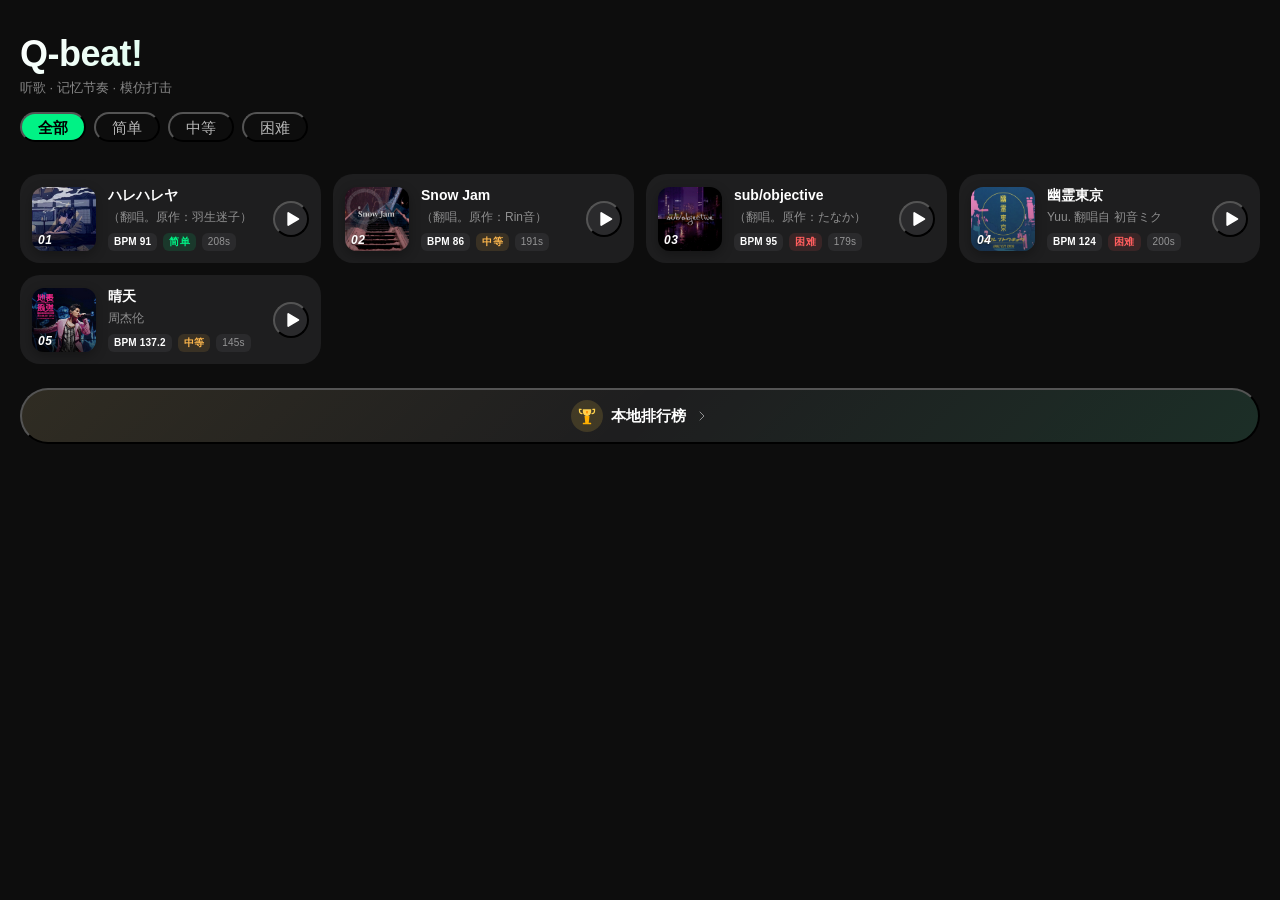
==== commit 2ae066a3: "12" ====
--- a/index.html
+++ b/index.html
@@ -3,7 +3,7 @@
 <head>
   <meta charset="UTF-8">
   <meta name="viewport" content="width=device-width, initial-scale=1.0, maximum-scale=1.0, user-scalable=no, viewport-fit=cover">
-  <meta name="theme-color" content="#061826">
+  <meta name="theme-color" content="#0D0D0D">
   <meta name="apple-mobile-web-app-capable" content="yes">
   <meta name="apple-mobile-web-app-status-bar-style" content="black-translucent">
   <title>Q-beat! · 节奏游戏</title>
@@ -16,19 +16,15 @@
 <div id="app">
 
   <!-- ============================================ -->
-  <!-- ============================================ -->
-  <!-- 页面1: 曲库 (lychnis-redesign 视觉风格)     -->
+  <!-- 页面1: 曲库 (lychnis-redesign 视觉风格)       -->
   <!-- ============================================ -->
   <section id="page-library" class="page active">
-    <!-- 主内容区 -->
     <main class="main-content" role="main" style="padding-top: calc(var(--space-600) + var(--safe-top));">
-      <!-- 页面标题区 -->
       <section class="page-header" aria-labelledby="page-title">
         <h1 id="page-title" class="page-title">Q-beat!</h1>
         <p class="page-subtitle">听歌 · 记忆节奏 · 模仿打击</p>
       </section>
 
-      <!-- Tab 筛选栏 -->
       <nav class="tab-bar" role="tablist" aria-label="难度筛选">
         <button class="tab-item active" role="tab" aria-selected="true" data-difficulty="all">
           <span>全部</span>
@@ -44,10 +40,8 @@
         </button>
       </nav>
 
-      <!-- 曲库列表（由 js/app.js 动态渲染） -->
       <section class="song-list" id="song-list" aria-label="曲库列表"></section>
 
-      <!-- 排行榜入口 -->
       <div class="lb-entry">
         <button class="leaderboard-btn" id="lb-entry-btn">
           <span class="leaderboard-icon" aria-hidden="true">
@@ -269,7 +263,7 @@
   <!-- Toast -->
   <div class="toast" id="toast"></div>
 
-  <!-- 竖屏旋转提示（仅竖屏时显示，提示用户横屏游玩） -->
+  <!-- 竖屏旋转提示 -->
   <div class="rotate-hint" id="rotate-hint">
     <div class="rotate-hint-icon">📱↻</div>
     <div class="rotate-hint-title">请把手机横过来</div>
--- a/css/styles.css
+++ b/css/styles.css
@@ -1105,6 +1105,13 @@
   animation: praisePop 1.2s ease-out forwards;
 }
 
+/* 常驻显示（idle / tutorial message）：不走闪退动画，停在可见态 */
+.game-praise.persist {
+  animation: none;
+  opacity: 1;
+  transform: translate(-50%, -50%) scale(1);
+}
+
 /* 结束庆祝：整首歌完成后升起的彩色大「Qute！」 */
 .game-finish-qute {
   position: absolute;
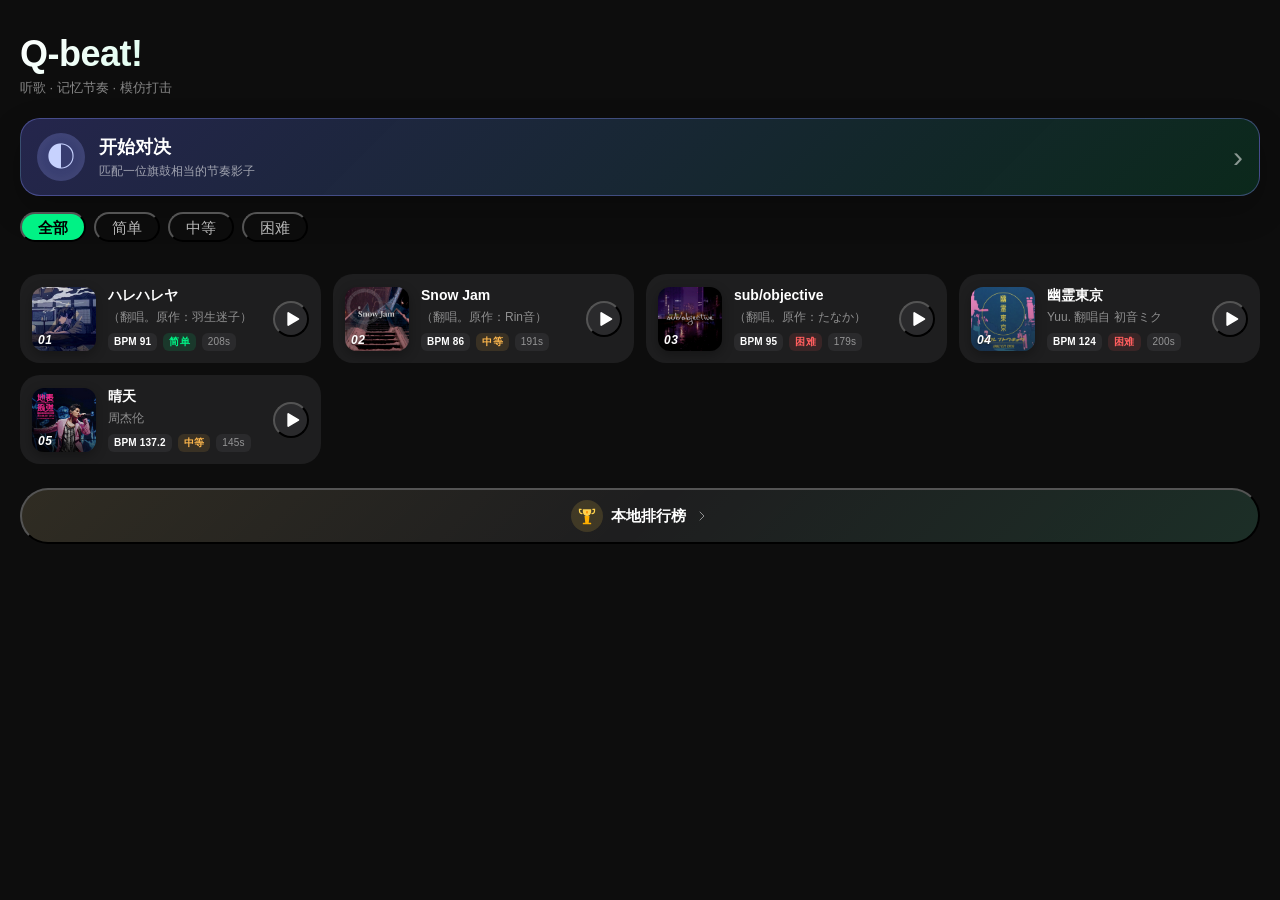
==== commit 367e6e85: "--story=136587373 feat: add shadow duel mode" ====
--- a/index.html
+++ b/index.html
@@ -23,6 +23,14 @@
       <section class="page-header" aria-labelledby="page-title">
         <h1 id="page-title" class="page-title">Q-beat!</h1>
         <p class="page-subtitle">听歌 · 记忆节奏 · 模仿打击</p>
+        <button class="shadow-duel-entry" id="shadow-duel-entry-btn">
+          <span class="shadow-duel-entry-icon" aria-hidden="true">◐</span>
+          <span>
+            <strong>开始对决</strong>
+            <small>匹配一位旗鼓相当的节奏影子</small>
+          </span>
+          <span class="shadow-duel-entry-arrow" aria-hidden="true">›</span>
+        </button>
       </section>
 
       <nav class="tab-bar" role="tablist" aria-label="难度筛选">
@@ -65,7 +73,146 @@
   </section>
 
   <!-- ============================================ -->
-  <!-- 页面2: 播放页                                 -->
+  <!-- 页面2: 影子匹配                              -->
+  <!-- ============================================ -->
+  <section id="page-duel-matching" class="page duel-flow-page" aria-live="polite">
+    <button class="duel-flow-back" id="duel-match-cancel-btn" aria-label="取消匹配">‹</button>
+    <div class="duel-matching-content">
+      <div class="duel-radar" aria-hidden="true">
+        <span class="duel-radar-core">◐</span>
+        <i></i><i></i><i></i>
+      </div>
+      <p class="duel-eyebrow">SHADOW DUEL</p>
+      <h2>正在寻找旗鼓相当的对手…</h2>
+      <p id="duel-match-skill-label">正在分析你的节奏表现</p>
+      <div class="duel-matching-dots" aria-hidden="true"><span></span><span></span><span></span></div>
+      <button class="duel-primary-btn duel-match-retry" id="duel-match-retry-btn">重新尝试</button>
+      <button class="duel-secondary-btn" id="duel-match-cancel-secondary-btn">取消匹配</button>
+    </div>
+  </section>
+
+  <!-- ============================================ -->
+  <!-- 页面3: 对手确认                              -->
+  <!-- ============================================ -->
+  <section id="page-duel-opponent" class="page duel-flow-page">
+    <button class="duel-flow-back" id="duel-opponent-back-btn" aria-label="返回首页">‹</button>
+    <div class="duel-opponent-content">
+      <p class="duel-eyebrow">MATCH FOUND</p>
+      <h2>找到旗鼓相当的对手</h2>
+      <div class="duel-opponent-card">
+        <div class="duel-avatar" id="duel-opponent-avatar" aria-hidden="true">影</div>
+        <div class="duel-opponent-name" id="duel-opponent-name">--</div>
+        <div class="duel-opponent-badges">
+          <span class="duel-equal-badge">旗鼓相当</span>
+          <span class="duel-source-badge" id="duel-opponent-source">历史影像</span>
+        </div>
+        <div class="duel-opponent-rating"><span>能力值</span><strong id="duel-opponent-rating">--</strong></div>
+        <div class="duel-song-preview">
+          <img id="duel-song-cover" src="" alt="">
+          <div>
+            <span>本局曲目</span>
+            <strong id="duel-song-title">--</strong>
+            <small id="duel-song-meta">--</small>
+          </div>
+        </div>
+      </div>
+      <button class="duel-primary-btn" id="duel-start-btn">开始对决</button>
+      <button class="duel-secondary-btn" id="duel-rematch-btn">换一个对手</button>
+    </div>
+  </section>
+
+  <!-- ============================================ -->
+  <!-- 页面4: 影子对决                              -->
+  <!-- ============================================ -->
+  <section id="page-duel-game" class="page">
+    <div class="duel-game-topbar">
+      <button class="icon-btn" id="duel-game-back-btn" aria-label="退出对决">‹</button>
+      <div class="duel-game-song">
+        <strong id="duel-game-song-title">--</strong>
+        <span>影子对决</span>
+      </div>
+      <div class="duel-game-actions">
+        <button class="icon-btn" id="duel-game-stop-btn" aria-label="停止对决">⏹</button>
+        <button class="icon-btn" id="duel-game-help-btn" aria-label="玩法说明">?</button>
+      </div>
+    </div>
+
+    <div class="duel-arena">
+      <section class="duel-lane duel-shadow-lane" aria-label="影子轨道">
+        <div class="duel-lane-header">
+          <div class="duel-mini-avatar" id="duel-game-shadow-avatar">影</div>
+          <div class="duel-lane-name"><span>SHADOW</span><strong id="duel-game-shadow-name">--</strong></div>
+          <div class="duel-live-stat"><span>分数</span><strong id="duel-shadow-score">0</strong></div>
+          <div class="duel-live-stat"><span>连击</span><strong id="duel-shadow-combo">0</strong></div>
+        </div>
+        <div class="duel-lane-stage" id="duel-shadow-stage"></div>
+      </section>
+
+      <div class="duel-versus-bar">
+        <span id="duel-lead-label">势均力敌</span>
+        <strong>VS</strong>
+        <span id="duel-score-diff">分差 0</span>
+        <div class="duel-progress"><div id="duel-progress-bar"></div></div>
+      </div>
+
+      <section class="duel-lane duel-player-lane" id="duel-player-tap-area" aria-label="玩家轨道，点击此区域打击">
+        <div class="duel-lane-header">
+          <div class="duel-mini-avatar duel-player-avatar">我</div>
+          <div class="duel-lane-name"><span>PLAYER</span><strong>你</strong></div>
+          <div class="duel-live-stat"><span>分数</span><strong id="duel-player-score">0</strong></div>
+          <div class="duel-live-stat"><span>连击</span><strong id="duel-player-combo">0</strong></div>
+        </div>
+        <div class="duel-lane-stage" id="duel-player-stage"></div>
+        <div class="duel-tap-hint">轻点下半屏打击</div>
+      </section>
+    </div>
+    <div class="duel-pause-overlay" id="duel-pause-overlay">
+      <strong>对决已暂停</strong>
+      <span>页面回到前台后，点击继续对决</span>
+      <button class="duel-primary-btn" id="duel-resume-btn">继续对决</button>
+    </div>
+  </section>
+
+  <!-- ============================================ -->
+  <!-- 页面5: 对决结算                              -->
+  <!-- ============================================ -->
+  <section id="page-duel-result" class="page duel-flow-page">
+    <div class="duel-result-content">
+      <p class="duel-eyebrow">DUEL RESULT</p>
+      <div class="duel-result-emblem" id="duel-result-emblem">WIN</div>
+      <h2 id="duel-result-title">对决胜利</h2>
+      <p class="duel-result-subtitle" id="duel-result-subtitle">你以稳定的节奏赢下了这场对决</p>
+
+      <div class="duel-result-scoreboard">
+        <div class="duel-result-side player">
+          <span>你</span>
+          <strong id="duel-result-player-score">0</strong>
+          <small id="duel-result-player-detail">--</small>
+        </div>
+        <div class="duel-result-vs">VS</div>
+        <div class="duel-result-side shadow">
+          <span id="duel-result-shadow-name">影子</span>
+          <strong id="duel-result-shadow-score">0</strong>
+          <small id="duel-result-shadow-detail">--</small>
+        </div>
+      </div>
+
+      <div class="duel-result-breakdown">
+        <div><span>Perfect</span><strong id="duel-result-perfect">0 : 0</strong></div>
+        <div><span>Great</span><strong id="duel-result-great">0 : 0</strong></div>
+        <div><span>Good</span><strong id="duel-result-good">0 : 0</strong></div>
+        <div><span>Miss</span><strong id="duel-result-miss">0 : 0</strong></div>
+      </div>
+
+      <div class="duel-rating-change" id="duel-rating-change">能力值保持不变</div>
+      <button class="duel-primary-btn" id="duel-retry-btn">再来一局</button>
+      <button class="duel-secondary-btn" id="duel-result-rematch-btn">换个对手</button>
+      <button class="duel-secondary-btn" id="duel-result-home-btn">返回首页</button>
+    </div>
+  </section>
+
+  <!-- ============================================ -->
+  <!-- 页面6: 播放页                                 -->
   <!-- ============================================ -->
   <section id="page-player" class="page">
     <div class="player-topbar">
@@ -274,7 +421,10 @@
 </div>
 
 <script src="js/songs.js"></script>
+<script src="js/shadows.js"></script>
+<script src="js/shadow-generator.js"></script>
 <script src="js/audio.js"></script>
+<script src="js/duel.js"></script>
 <script src="js/game.js"></script>
 <script src="js/leaderboard.js"></script>
 <script src="js/app.js"></script>
--- a/css/styles.css
+++ b/css/styles.css
@@ -138,6 +138,615 @@
 }
 
 /* ============================================
+   影子对决入口 / 匹配 / 对手确认
+   ============================================ */
+.shadow-duel-entry {
+  width: 100%;
+  margin-top: 22px;
+  min-height: 78px;
+  padding: 14px 16px;
+  display: flex;
+  align-items: center;
+  gap: 14px;
+  border: 1px solid rgba(129, 140, 248, 0.38);
+  border-radius: 20px;
+  color: #fff;
+  text-align: left;
+  background: linear-gradient(135deg, rgba(99, 102, 241, 0.28), rgba(0, 242, 133, 0.12));
+  box-shadow: 0 14px 34px rgba(0, 0, 0, 0.24);
+  cursor: pointer;
+}
+
+.shadow-duel-entry-icon {
+  width: 48px;
+  height: 48px;
+  display: grid;
+  place-items: center;
+  flex-shrink: 0;
+  border-radius: 50%;
+  font-size: 28px;
+  color: #c7d2fe;
+  background: rgba(129, 140, 248, 0.22);
+  box-shadow: inset 0 0 18px rgba(255, 255, 255, 0.08);
+}
+
+.shadow-duel-entry strong,
+.shadow-duel-entry small {
+  display: block;
+}
+
+.shadow-duel-entry strong {
+  font-size: 18px;
+  margin-bottom: 4px;
+}
+
+.shadow-duel-entry small {
+  color: rgba(255, 255, 255, 0.58);
+  font-size: 12px;
+}
+
+.shadow-duel-entry-arrow {
+  margin-left: auto;
+  font-size: 30px;
+  color: rgba(255, 255, 255, 0.52);
+}
+
+.duel-flow-page {
+  overflow-y: auto;
+  justify-content: center;
+  align-items: center;
+  padding: calc(var(--safe-top) + 28px) 24px calc(var(--safe-bottom) + 28px);
+  background:
+    radial-gradient(circle at 50% 20%, rgba(99, 102, 241, 0.28), transparent 36%),
+    linear-gradient(180deg, #090b18, #061826);
+}
+
+.duel-flow-back {
+  position: absolute;
+  top: calc(var(--safe-top) + 16px);
+  left: 18px;
+  width: 42px;
+  height: 42px;
+  border: 0;
+  border-radius: 50%;
+  color: #fff;
+  font-size: 32px;
+  line-height: 1;
+  background: rgba(255, 255, 255, 0.08);
+  cursor: pointer;
+}
+
+.duel-matching-content,
+.duel-opponent-content {
+  width: min(100%, 420px);
+  text-align: center;
+}
+
+.duel-eyebrow {
+  margin-bottom: 10px;
+  color: #a5b4fc;
+  font-size: 11px;
+  font-weight: 800;
+  letter-spacing: 2.5px;
+}
+
+.duel-matching-content h2,
+.duel-opponent-content h2 {
+  margin-bottom: 10px;
+  font-size: clamp(24px, 6vw, 32px);
+}
+
+.duel-matching-content > p:not(.duel-eyebrow) {
+  color: var(--text-secondary);
+  font-size: 13px;
+}
+
+.duel-radar {
+  position: relative;
+  width: 170px;
+  height: 170px;
+  margin: 0 auto 30px;
+  display: grid;
+  place-items: center;
+}
+
+.duel-radar-core {
+  position: relative;
+  z-index: 2;
+  width: 76px;
+  height: 76px;
+  display: grid;
+  place-items: center;
+  border-radius: 50%;
+  font-size: 42px;
+  color: #c7d2fe;
+  background: #171b3b;
+  box-shadow: 0 0 42px rgba(129, 140, 248, 0.62);
+}
+
+.duel-radar i {
+  position: absolute;
+  inset: 24px;
+  border: 1px solid rgba(165, 180, 252, 0.5);
+  border-radius: 50%;
+  animation: duelRadarPulse 2.4s ease-out infinite;
+}
+
+.duel-radar i:nth-child(3) { animation-delay: 0.8s; }
+.duel-radar i:nth-child(4) { animation-delay: 1.6s; }
+
+@keyframes duelRadarPulse {
+  0% { transform: scale(0.45); opacity: 0.85; }
+  100% { transform: scale(1.55); opacity: 0; }
+}
+
+.duel-matching-dots {
+  display: flex;
+  justify-content: center;
+  gap: 7px;
+  margin: 22px 0 28px;
+}
+
+.duel-matching-dots span {
+  width: 7px;
+  height: 7px;
+  border-radius: 50%;
+  background: #a5b4fc;
+  animation: duelDot 1s ease-in-out infinite alternate;
+}
+
+.duel-matching-dots span:nth-child(2) { animation-delay: 0.2s; }
+.duel-matching-dots span:nth-child(3) { animation-delay: 0.4s; }
+
+@keyframes duelDot {
+  to { transform: translateY(-7px); opacity: 0.35; }
+}
+
+.duel-opponent-card {
+  margin: 24px 0 18px;
+  padding: 24px;
+  border: 1px solid rgba(165, 180, 252, 0.28);
+  border-radius: 26px;
+  background: rgba(255, 255, 255, 0.07);
+  box-shadow: 0 24px 60px rgba(0, 0, 0, 0.32);
+}
+
+.duel-avatar {
+  width: 82px;
+  height: 82px;
+  margin: 0 auto 12px;
+  display: grid;
+  place-items: center;
+  border: 2px solid rgba(255, 255, 255, 0.42);
+  border-radius: 50%;
+  font-size: 34px;
+  font-weight: 900;
+  background: linear-gradient(135deg, #6366f1, #14b8a6);
+}
+
+.duel-opponent-name {
+  font-size: 22px;
+  font-weight: 800;
+}
+
+.duel-opponent-badges {
+  display: flex;
+  justify-content: center;
+  gap: 8px;
+  margin: 10px 0 18px;
+}
+
+.duel-opponent-badges span {
+  padding: 5px 9px;
+  border-radius: 999px;
+  font-size: 11px;
+  font-weight: 700;
+}
+
+.duel-equal-badge { color: #07140e; background: #5eead4; }
+.duel-source-badge { color: #c7d2fe; background: rgba(129, 140, 248, 0.2); }
+
+.duel-opponent-rating {
+  display: flex;
+  justify-content: center;
+  align-items: baseline;
+  gap: 8px;
+  color: var(--text-secondary);
+  font-size: 12px;
+}
+
+.duel-opponent-rating strong { color: #fff; font-size: 20px; }
+
+.duel-song-preview {
+  margin-top: 20px;
+  padding: 12px;
+  display: flex;
+  align-items: center;
+  gap: 12px;
+  text-align: left;
+  border-radius: 16px;
+  background: rgba(0, 0, 0, 0.24);
+}
+
+.duel-song-preview img {
+  width: 58px;
+  height: 58px;
+  flex-shrink: 0;
+  object-fit: cover;
+  border-radius: 12px;
+}
+
+.duel-song-preview span,
+.duel-song-preview strong,
+.duel-song-preview small { display: block; }
+.duel-song-preview span,
+.duel-song-preview small { color: var(--text-secondary); font-size: 11px; }
+.duel-song-preview strong { margin: 3px 0; font-size: 16px; }
+
+.duel-primary-btn,
+.duel-secondary-btn {
+  width: 100%;
+  min-height: 48px;
+  border: 0;
+  border-radius: 999px;
+  font: inherit;
+  font-weight: 800;
+  cursor: pointer;
+}
+
+.duel-primary-btn {
+  color: #07140e;
+  background: linear-gradient(90deg, #5eead4, #00f285);
+  box-shadow: 0 12px 28px rgba(0, 242, 133, 0.2);
+}
+
+.duel-match-retry {
+  display: none;
+  margin-top: 22px;
+}
+
+.duel-match-retry.show { display: block; }
+
+.duel-secondary-btn {
+  margin-top: 10px;
+  color: rgba(255, 255, 255, 0.72);
+  background: rgba(255, 255, 255, 0.08);
+}
+
+/* ============================================
+   影子对决双轨游戏页
+   ============================================ */
+#page-duel-game {
+  background: linear-gradient(180deg,
+    var(--cover-light, #172554) 0%,
+    var(--cover-mid, #0f172a) 45%,
+    var(--cover-dark, #020617) 100%);
+}
+
+.duel-game-topbar {
+  height: calc(var(--safe-top) + 54px);
+  padding: var(--safe-top) 16px 0;
+  display: flex;
+  align-items: center;
+  gap: 12px;
+  position: relative;
+  z-index: 30;
+}
+
+.duel-game-song {
+  min-width: 0;
+  display: flex;
+  flex-direction: column;
+}
+
+.duel-game-song strong {
+  max-width: 46vw;
+  overflow: hidden;
+  text-overflow: ellipsis;
+  white-space: nowrap;
+  font-size: 14px;
+}
+
+.duel-game-song span {
+  color: var(--text-secondary);
+  font-size: 10px;
+}
+
+.duel-game-actions {
+  margin-left: auto;
+  display: flex;
+  gap: 8px;
+}
+
+.duel-arena {
+  flex: 1;
+  min-height: 0;
+  padding: 4px 4vw calc(var(--safe-bottom) + 8px);
+  display: grid;
+  grid-template-rows: minmax(0, 1fr) 42px minmax(0, 1fr);
+  gap: 4px;
+}
+
+.duel-lane {
+  min-height: 0;
+  padding: 8px 14px;
+  display: flex;
+  flex-direction: column;
+  border: 1px solid rgba(255, 255, 255, 0.1);
+  border-radius: 18px;
+  background: rgba(2, 6, 23, 0.34);
+  overflow: hidden;
+}
+
+.duel-shadow-lane {
+  border-color: rgba(165, 180, 252, 0.24);
+  background: rgba(49, 46, 129, 0.18);
+}
+
+.duel-player-lane {
+  position: relative;
+  cursor: pointer;
+  border-color: rgba(94, 234, 212, 0.28);
+  background: rgba(15, 118, 110, 0.12);
+  touch-action: none;
+}
+
+.duel-lane-header {
+  display: flex;
+  align-items: center;
+  gap: 9px;
+  min-height: 34px;
+}
+
+.duel-mini-avatar {
+  width: 30px;
+  height: 30px;
+  display: grid;
+  place-items: center;
+  flex-shrink: 0;
+  border-radius: 50%;
+  font-size: 12px;
+  font-weight: 900;
+  background: linear-gradient(135deg, #6366f1, #312e81);
+}
+
+.duel-player-avatar { background: linear-gradient(135deg, #2dd4bf, #047857); }
+
+.duel-lane-name {
+  min-width: 70px;
+  display: flex;
+  flex-direction: column;
+}
+
+.duel-lane-name span,
+.duel-live-stat span {
+  color: var(--text-secondary);
+  font-size: 9px;
+  letter-spacing: 1px;
+}
+
+.duel-lane-name strong { font-size: 12px; }
+
+.duel-live-stat {
+  margin-left: auto;
+  min-width: 58px;
+  display: flex;
+  align-items: baseline;
+  justify-content: flex-end;
+  gap: 6px;
+}
+
+.duel-live-stat strong {
+  font-family: 'Baloo 2', sans-serif;
+  font-size: 18px;
+}
+
+.duel-lane-stage {
+  position: relative;
+  flex: 1;
+  min-height: 58px;
+}
+
+.duel-lane .duel-track {
+  left: 8px;
+  right: 8px;
+  height: 38px;
+  margin-top: -19px;
+  transition: border-color 0.18s ease, box-shadow 0.18s ease, background 0.18s ease;
+}
+
+.duel-track.is-scoring {
+  border-color: rgba(255, 255, 255, 0.72);
+  background: rgba(255, 255, 255, 0.1);
+  box-shadow: 0 0 22px rgba(255, 255, 255, 0.2);
+}
+
+.duel-track-shadow .track-scanline {
+  background: #a5b4fc;
+  box-shadow: 0 0 8px #818cf8, 0 0 16px rgba(129, 140, 248, 0.7);
+}
+
+.duel-track-shadow .track-scanline::before,
+.duel-track-shadow .track-scanline::after { background: #a5b4fc; }
+
+.duel-dot-shadow { background: #a5b4fc; }
+.duel-dot-perfect { background: #c4b5fd; }
+.duel-dot-great { background: #38bdf8; }
+.duel-dot-good { background: #94a3b8; }
+.duel-dot-miss,
+.duel-dot-what { background: #fb7185; }
+
+.duel-judge {
+  position: absolute;
+  top: 18%;
+  transform: translateX(-50%);
+  z-index: 4;
+  font-size: 15px;
+  font-weight: 900;
+  text-shadow: 0 0 12px currentColor;
+  pointer-events: none;
+  animation: judgeFloat 0.75s ease-out forwards;
+}
+
+.duel-judge-perfect { color: #c4b5fd; }
+.duel-judge-great { color: #38bdf8; }
+.duel-judge-good { color: #94a3b8; }
+.duel-judge-miss,
+.duel-judge-what { color: #fb7185; }
+
+.duel-versus-bar {
+  position: relative;
+  display: grid;
+  grid-template-columns: 1fr auto 1fr;
+  align-items: center;
+  gap: 12px;
+  color: var(--text-secondary);
+  font-size: 11px;
+  text-align: center;
+}
+
+.duel-versus-bar > span:last-of-type { text-align: left; }
+.duel-versus-bar > span:first-of-type { text-align: right; }
+
+.duel-versus-bar strong {
+  color: #fff;
+  font-size: 18px;
+  font-style: italic;
+}
+
+.duel-progress {
+  position: absolute;
+  left: 5%;
+  right: 5%;
+  bottom: 1px;
+  height: 3px;
+  overflow: hidden;
+  border-radius: 99px;
+  background: rgba(255, 255, 255, 0.1);
+}
+
+.duel-progress > div {
+  width: 0;
+  height: 100%;
+  border-radius: inherit;
+  background: linear-gradient(90deg, #818cf8, #5eead4);
+}
+
+.duel-tap-hint {
+  position: absolute;
+  right: 14px;
+  bottom: 7px;
+  color: rgba(255, 255, 255, 0.34);
+  font-size: 9px;
+  pointer-events: none;
+}
+
+.duel-pause-overlay {
+  position: absolute;
+  inset: 0;
+  z-index: 50;
+  display: flex;
+  flex-direction: column;
+  justify-content: center;
+  align-items: center;
+  gap: 10px;
+  padding: 24px;
+  opacity: 0;
+  pointer-events: none;
+  background: rgba(2, 6, 23, 0.86);
+  backdrop-filter: blur(12px);
+  transition: opacity 0.2s ease;
+}
+
+.duel-pause-overlay.show {
+  opacity: 1;
+  pointer-events: auto;
+}
+
+.duel-pause-overlay strong { font-size: 28px; }
+.duel-pause-overlay span { color: var(--text-secondary); font-size: 12px; }
+.duel-pause-overlay .duel-primary-btn { width: min(280px, 80vw); margin-top: 14px; }
+
+/* ============================================
+   影子对决结算
+   ============================================ */
+.duel-result-content {
+  width: min(100%, 520px);
+  text-align: center;
+}
+
+.duel-result-emblem {
+  margin: 0 auto 8px;
+  font-family: 'Baloo 2', sans-serif;
+  font-size: clamp(58px, 15vw, 88px);
+  font-weight: 900;
+  font-style: italic;
+  line-height: 0.95;
+  color: #5eead4;
+  text-shadow: 0 0 32px rgba(94, 234, 212, 0.42);
+}
+
+.duel-result-emblem.is-lose { color: #fb7185; text-shadow: 0 0 32px rgba(251, 113, 133, 0.35); }
+.duel-result-emblem.is-draw { color: #a5b4fc; text-shadow: 0 0 32px rgba(165, 180, 252, 0.4); }
+.duel-result-emblem.is-aborted { color: #94a3b8; text-shadow: none; }
+
+.duel-result-content h2 { font-size: 26px; }
+
+.duel-result-subtitle {
+  margin-top: 7px;
+  color: var(--text-secondary);
+  font-size: 12px;
+}
+
+.duel-result-scoreboard {
+  margin: 22px 0 12px;
+  padding: 18px;
+  display: grid;
+  grid-template-columns: 1fr auto 1fr;
+  align-items: center;
+  gap: 14px;
+  border: 1px solid rgba(255, 255, 255, 0.12);
+  border-radius: 22px;
+  background: rgba(255, 255, 255, 0.06);
+}
+
+.duel-result-side span,
+.duel-result-side strong,
+.duel-result-side small { display: block; }
+
+.duel-result-side span { color: var(--text-secondary); font-size: 12px; }
+.duel-result-side strong { margin: 4px 0; font-family: 'Baloo 2', sans-serif; font-size: 30px; }
+.duel-result-side small { color: var(--text-secondary); font-size: 10px; }
+.duel-result-side.player strong { color: #5eead4; }
+.duel-result-side.shadow strong { color: #a5b4fc; }
+.duel-result-vs { color: rgba(255, 255, 255, 0.36); font-weight: 900; font-style: italic; }
+
+.duel-result-breakdown {
+  margin-bottom: 12px;
+  display: grid;
+  grid-template-columns: repeat(4, 1fr);
+  gap: 6px;
+}
+
+.duel-result-breakdown div {
+  padding: 9px 4px;
+  border-radius: 12px;
+  background: rgba(255, 255, 255, 0.05);
+}
+
+.duel-result-breakdown span,
+.duel-result-breakdown strong { display: block; }
+.duel-result-breakdown span { color: var(--text-secondary); font-size: 9px; }
+.duel-result-breakdown strong { margin-top: 4px; font-size: 12px; }
+
+.duel-rating-change {
+  margin: 12px 0 16px;
+  color: #fbbf77;
+  font-size: 13px;
+  font-weight: 700;
+}
+
+/* ============================================
    页面1: 曲库 (lychnis-redesign 风格)
    ============================================ */
 #page-library {
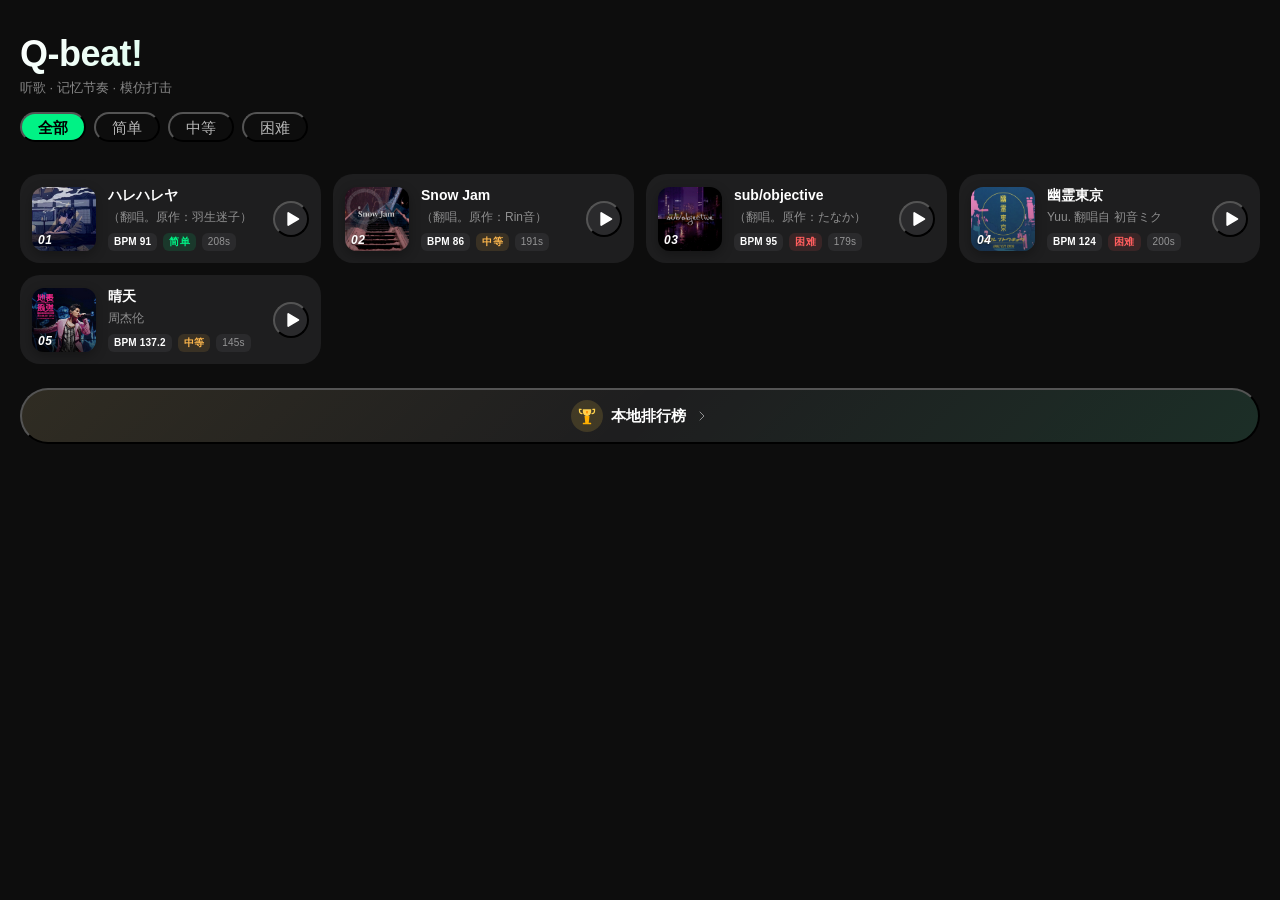
==== commit ca96bc43: "--story=136587373 feat: move duel entry to song player" ====
--- a/index.html
+++ b/index.html
@@ -23,14 +23,6 @@
       <section class="page-header" aria-labelledby="page-title">
         <h1 id="page-title" class="page-title">Q-beat!</h1>
         <p class="page-subtitle">听歌 · 记忆节奏 · 模仿打击</p>
-        <button class="shadow-duel-entry" id="shadow-duel-entry-btn">
-          <span class="shadow-duel-entry-icon" aria-hidden="true">◐</span>
-          <span>
-            <strong>开始对决</strong>
-            <small>匹配一位旗鼓相当的节奏影子</small>
-          </span>
-          <span class="shadow-duel-entry-arrow" aria-hidden="true">›</span>
-        </button>
       </section>
 
       <nav class="tab-bar" role="tablist" aria-label="难度筛选">
@@ -166,10 +158,16 @@
         <div class="duel-tap-hint">轻点下半屏打击</div>
       </section>
     </div>
-    <div class="duel-pause-overlay" id="duel-pause-overlay">
+    <div class="duel-pause-overlay" id="duel-pause-overlay" aria-hidden="true">
       <strong>对决已暂停</strong>
       <span>页面回到前台后，点击继续对决</span>
       <button class="duel-primary-btn" id="duel-resume-btn">继续对决</button>
+    </div>
+    <div class="duel-start-overlay" id="duel-start-overlay" aria-hidden="true">
+      <div class="duel-start-icon">◐</div>
+      <strong>准备好了吗？</strong>
+      <span>先看教程段的发光圆点并记住节奏；进入打击段后，轻点下半屏照着打。上半屏的影子会和你同步对决。</span>
+      <button class="duel-primary-btn" id="duel-start-confirm-btn">Q！开始对决</button>
     </div>
   </section>
 
@@ -247,9 +245,14 @@
         <button class="control-btn play-btn" id="btn-play" title="播放">▶</button>
       </div>
 
-      <button class="game-entry-btn" id="game-entry-btn">
-        开始Q-beat!
-      </button>
+      <div class="player-game-actions" aria-label="选择游戏模式">
+        <button class="game-entry-btn game-entry-solo" id="solo-game-entry-btn">
+          单人Q-beat！
+        </button>
+        <button class="game-entry-btn game-entry-duel" id="duel-game-entry-btn">
+          双人Q-beat！
+        </button>
+      </div>
     </div>
   </section>
 
--- a/css/styles.css
+++ b/css/styles.css
@@ -138,58 +138,8 @@
 }
 
 /* ============================================
-   影子对决入口 / 匹配 / 对手确认
+   影子对决匹配 / 对手确认
    ============================================ */
-.shadow-duel-entry {
-  width: 100%;
-  margin-top: 22px;
-  min-height: 78px;
-  padding: 14px 16px;
-  display: flex;
-  align-items: center;
-  gap: 14px;
-  border: 1px solid rgba(129, 140, 248, 0.38);
-  border-radius: 20px;
-  color: #fff;
-  text-align: left;
-  background: linear-gradient(135deg, rgba(99, 102, 241, 0.28), rgba(0, 242, 133, 0.12));
-  box-shadow: 0 14px 34px rgba(0, 0, 0, 0.24);
-  cursor: pointer;
-}
-
-.shadow-duel-entry-icon {
-  width: 48px;
-  height: 48px;
-  display: grid;
-  place-items: center;
-  flex-shrink: 0;
-  border-radius: 50%;
-  font-size: 28px;
-  color: #c7d2fe;
-  background: rgba(129, 140, 248, 0.22);
-  box-shadow: inset 0 0 18px rgba(255, 255, 255, 0.08);
-}
-
-.shadow-duel-entry strong,
-.shadow-duel-entry small {
-  display: block;
-}
-
-.shadow-duel-entry strong {
-  font-size: 18px;
-  margin-bottom: 4px;
-}
-
-.shadow-duel-entry small {
-  color: rgba(255, 255, 255, 0.58);
-  font-size: 12px;
-}
-
-.shadow-duel-entry-arrow {
-  margin-left: auto;
-  font-size: 30px;
-  color: rgba(255, 255, 255, 0.52);
-}
 
 .duel-flow-page {
   overflow-y: auto;
@@ -547,6 +497,39 @@
   min-height: 58px;
 }
 
+.duel-seg-label {
+  position: absolute;
+  top: 1px;
+  left: 50%;
+  z-index: 5;
+  transform: translateX(-50%);
+  padding: 3px 12px;
+  border: 1px solid transparent;
+  border-radius: 999px;
+  font-size: 10px;
+  font-weight: 800;
+  white-space: nowrap;
+  pointer-events: none;
+}
+
+.duel-seg-label.label-tutorial {
+  color: #5eead4;
+  border-color: rgba(94, 234, 212, 0.3);
+  background: rgba(94, 234, 212, 0.12);
+}
+
+.duel-seg-label.label-play {
+  color: #fff;
+  border-color: rgba(255, 255, 255, 0.42);
+  background: rgba(255, 255, 255, 0.14);
+  box-shadow: 0 0 14px rgba(255, 255, 255, 0.18);
+}
+
+.duel-seg-label.label-idle {
+  color: var(--text-secondary);
+  background: rgba(255, 255, 255, 0.06);
+}
+
 .duel-lane .duel-track {
   left: 8px;
   right: 8px;
@@ -559,6 +542,14 @@
   border-color: rgba(255, 255, 255, 0.72);
   background: rgba(255, 255, 255, 0.1);
   box-shadow: 0 0 22px rgba(255, 255, 255, 0.2);
+}
+
+.duel-track.is-tutorial {
+  border-color: rgba(94, 234, 212, 0.45);
+}
+
+.duel-tutorial-dot {
+  z-index: 1;
 }
 
 .duel-track-shadow .track-scanline {
@@ -589,6 +580,7 @@
 }
 
 .duel-judge-perfect { color: #c4b5fd; }
+.duel-judge-demo { color: #5eead4; }
 .duel-judge-great { color: #38bdf8; }
 .duel-judge-good { color: #94a3b8; }
 .duel-judge-miss,
@@ -658,7 +650,46 @@
   transition: opacity 0.2s ease;
 }
 
-.duel-pause-overlay.show {
+.duel-start-overlay {
+  position: absolute;
+  inset: 0;
+  z-index: 55;
+  display: flex;
+  flex-direction: column;
+  justify-content: center;
+  align-items: center;
+  gap: 12px;
+  padding: 26px;
+  opacity: 0;
+  pointer-events: none;
+  text-align: center;
+  background: rgba(2, 6, 23, 0.9);
+  backdrop-filter: blur(14px);
+  transition: opacity 0.2s ease;
+}
+
+#page-duel-game.active .duel-start-overlay.show {
+  opacity: 1;
+  pointer-events: auto;
+}
+
+.duel-start-icon {
+  width: 74px;
+  height: 74px;
+  display: grid;
+  place-items: center;
+  border-radius: 50%;
+  color: #c7d2fe;
+  font-size: 42px;
+  background: rgba(99, 102, 241, 0.26);
+  box-shadow: 0 0 36px rgba(129, 140, 248, 0.42);
+}
+
+.duel-start-overlay strong { font-size: 28px; }
+.duel-start-overlay span { max-width: 560px; color: var(--text-secondary); font-size: 13px; line-height: 1.7; }
+.duel-start-overlay .duel-primary-btn { width: min(320px, 82vw); margin-top: 8px; }
+
+#page-duel-game.active .duel-pause-overlay.show {
   opacity: 1;
   pointer-events: auto;
 }
@@ -1298,12 +1329,21 @@
     background: #4dd9c5;
   }
 
-/* 游戏入口按钮 */
+/* 游戏模式入口 */
+.player-game-actions {
+  width: min(100%, 420px);
+  display: grid;
+  grid-template-columns: repeat(2, minmax(0, 1fr));
+  gap: 12px;
+}
+
 .game-entry-btn {
   display: flex;
   align-items: center;
-  gap: 8px;
-  padding: 14px 32px;
+  justify-content: center;
+  min-width: 0;
+  min-height: 50px;
+  padding: 12px 14px;
   background: linear-gradient(135deg, var(--accent), var(--accent-2));
   color: var(--bg-primary);
   border: none;
@@ -1313,6 +1353,12 @@
   cursor: pointer;
   box-shadow: 0 8px 24px rgba(94, 234, 212, 0.3);
   transition: all 0.15s ease;
+}
+
+.game-entry-duel {
+  color: #fff;
+  background: linear-gradient(135deg, #6366f1, #8b5cf6);
+  box-shadow: 0 8px 24px rgba(99, 102, 241, 0.3);
 }
 
 .game-entry-btn:active {
@@ -2419,6 +2465,8 @@
    ============================================ */
 @media (max-width: 360px) {
   .cover-wrap { width: 200px; height: 200px; }
+  .player-game-actions { gap: 8px; }
+  .game-entry-btn { padding-inline: 8px; font-size: 14px; }
 }
 
 /* 竖屏时：手机上保持居中窄条（桌面预览也好看） */
@@ -2658,6 +2706,9 @@
     width: 100%;
     justify-content: center;
   }
+  .player-game-actions {
+    width: min(420px, 76vw);
+  }
 
   /* ------------------- 分享页 ------------------- */
   #page-share {
